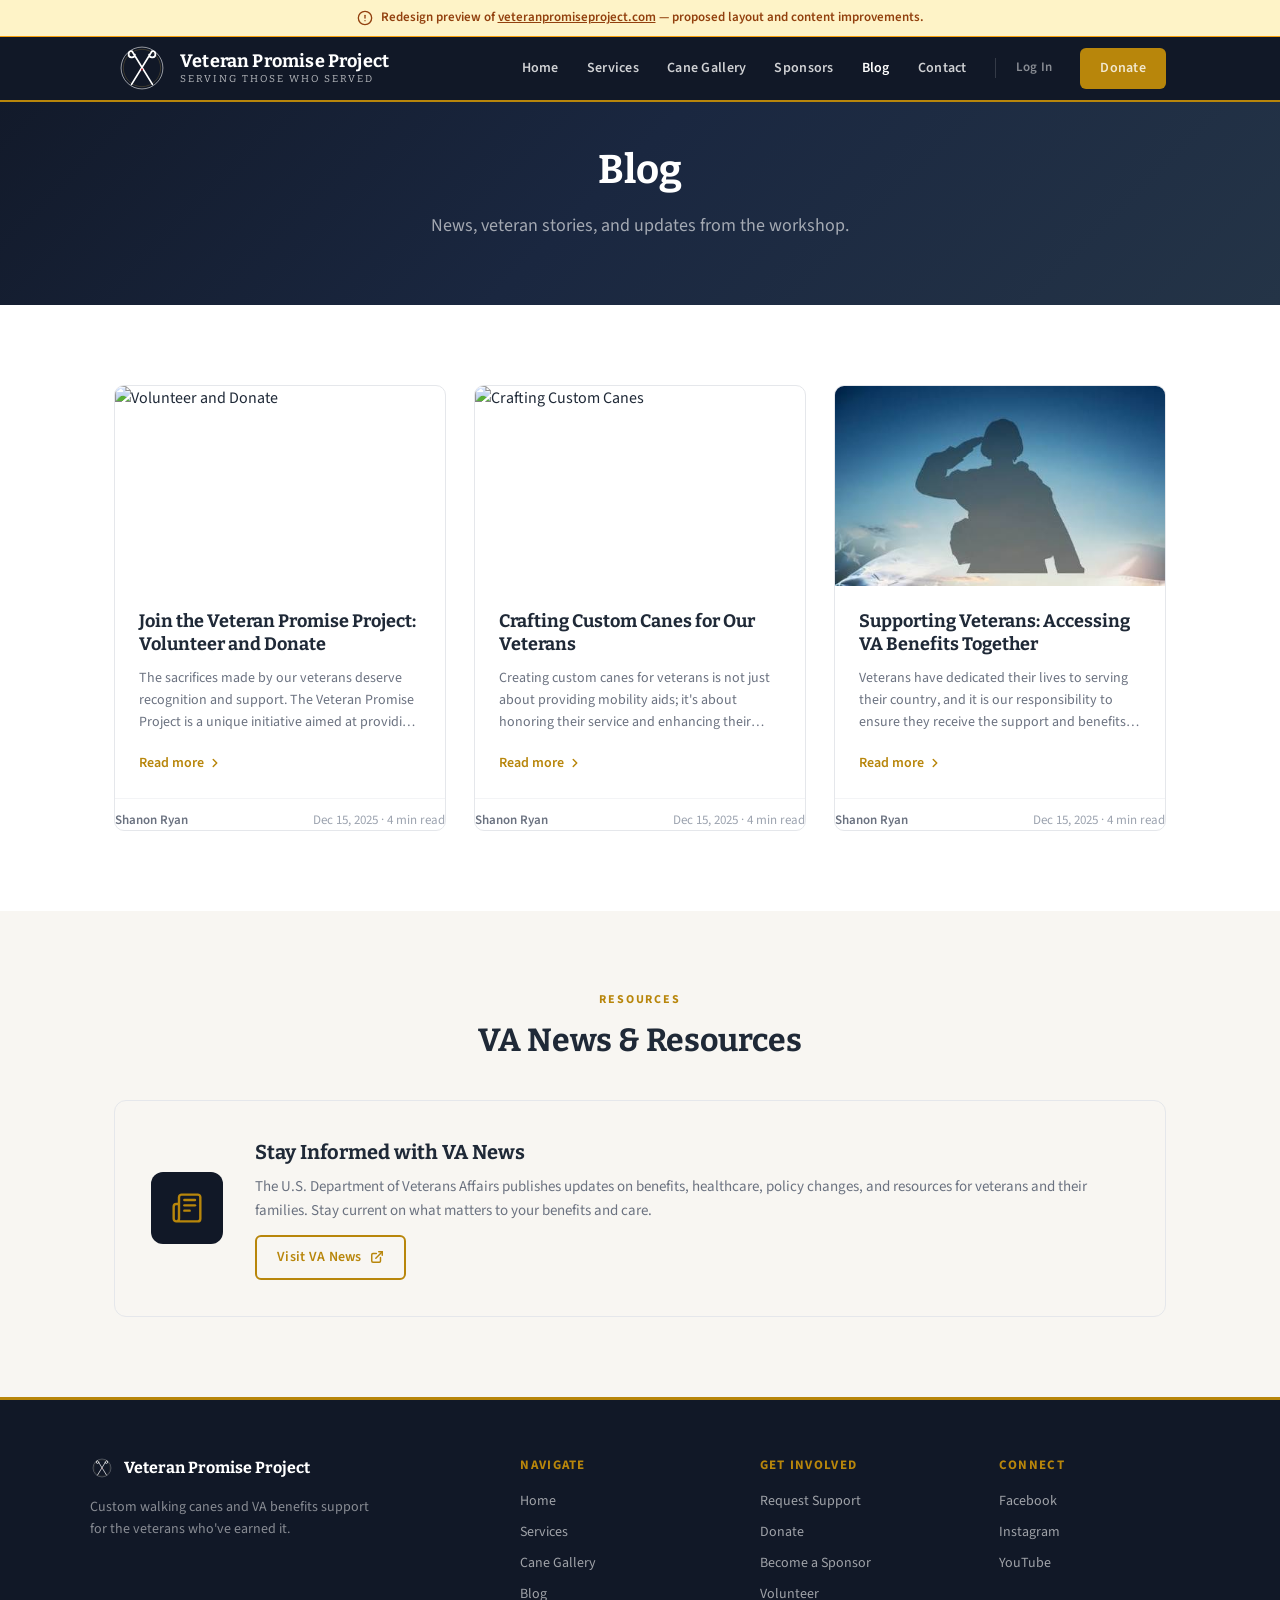
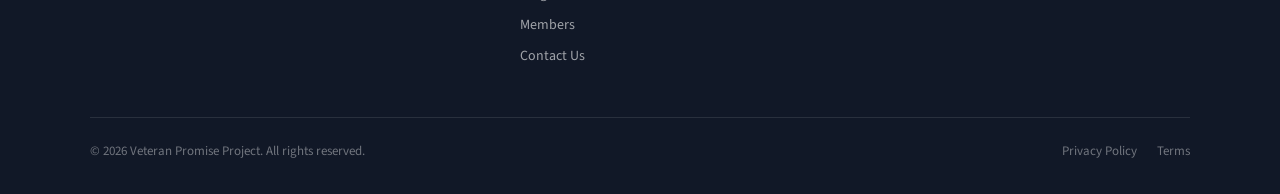
==== blog.html @ 0532e24a "Add files via upload" ====
<!DOCTYPE html>
<html lang="en">
<head>
  <meta charset="UTF-8">
  <meta name="viewport" content="width=device-width, initial-scale=1.0">
  <title>Blog | Veteran Promise Project</title>
  <meta name="description" content="News, veteran stories, and updates from the Veteran Promise Project.">
  <link rel="preconnect" href="https://fonts.googleapis.com">
  <link rel="preconnect" href="https://fonts.gstatic.com" crossorigin>
  <link href="https://fonts.googleapis.com/css2?family=Bitter:wght@400;500;700&family=Source+Sans+3:wght@400;600;700&display=swap" rel="stylesheet">
  <link rel="stylesheet" href="styles.css">
  <style>
    .blog-grid { display: grid; grid-template-columns: repeat(3, 1fr); gap: 28px; }
    .blog-card {
      border: 1px solid #E5E7EB; border-radius: 10px; overflow: hidden;
      transition: box-shadow 0.2s, transform 0.2s; background: #fff;
    }
    .blog-card:hover { box-shadow: 0 4px 20px rgba(0,0,0,0.08); transform: translateY(-3px); }
    .blog-card-img { width: 100%; height: 200px; object-fit: cover; display: block; }
    .blog-card-body { padding: 24px; }
    .blog-card-body h3 {
      font-family: 'Bitter', serif; font-size: 18px; font-weight: 700;
      color: #1F2937; margin-bottom: 10px; line-height: 1.3;
    }
    .blog-card-body p {
      font-size: 14px; color: #6B7280; line-height: 1.6; margin-bottom: 16px;
      display: -webkit-box; -webkit-line-clamp: 3; -webkit-box-orient: vertical; overflow: hidden;
    }
    .blog-card-meta {
      display: flex; justify-content: space-between; align-items: center;
      font-size: 13px; color: #9CA3AF; border-top: 1px solid #F3F4F6; padding-top: 12px;
    }
    .blog-card-author { font-weight: 600; color: #6B7280; }
    .blog-read-link {
      font-size: 14px; font-weight: 600; color: #B8860B; display: inline-flex;
      align-items: center; gap: 4px; transition: gap 0.2s;
    }
    .blog-card:hover .blog-read-link { gap: 8px; }
    .va-news-section {
      background: var(--warm-bg); border: 1px solid #E5E7EB; border-radius: 12px;
      padding: 36px; display: flex; gap: 32px; align-items: center;
    }
    .va-news-icon {
      flex: 0 0 72px; width: 72px; height: 72px; border-radius: 12px;
      background: var(--navy); display: flex; align-items: center; justify-content: center;
    }
    .va-news-text { flex: 1; }
    .va-news-text h3 { font-family: 'Bitter', serif; font-size: 20px; font-weight: 700; margin-bottom: 8px; }
    .va-news-text p { font-size: 15px; color: #6B7280; line-height: 1.6; margin-bottom: 12px; }
    @media (max-width: 768px) {
      .blog-grid { grid-template-columns: 1fr; }
      .va-news-section { flex-direction: column; text-align: center; }
    }
  </style>
</head>
<body>
  <div class="mockup-banner">
    <svg width="16" height="16" viewBox="0 0 24 24" fill="none" stroke="currentColor" stroke-width="2" stroke-linecap="round" stroke-linejoin="round" style="flex-shrink:0;"><circle cx="12" cy="12" r="10"/><line x1="12" y1="8" x2="12" y2="12"/><line x1="12" y1="16" x2="12.01" y2="16"/></svg>
    <span>Redesign preview of <a href="https://www.veteranpromiseproject.com/" style="color:#92400E;text-decoration:underline;">veteranpromiseproject.com</a> — proposed layout and content improvements.</span>
  </div>

  <nav class="navbar"><div class="navbar-inner">
    <a href="index.html" class="navbar-brand"><svg width="56" height="56" viewBox="0 0 300 300" xmlns="http://www.w3.org/2000/svg"><g transform="translate(150,150)"><circle r="112" fill="none" stroke="#FFFFFF" stroke-width="3"/><circle r="100" fill="none" stroke="#C9A84C" stroke-width="1.25"/><path d="M -38,-72 A 17,17 0 1 1 -54,-91 L 56,88" fill="none" stroke="#FFFFFF" stroke-width="9" stroke-linecap="round" stroke-linejoin="round"/><path d="M 38,-72 A 17,17 0 1 0 54,-91 L -56,88" fill="none" stroke="#FFFFFF" stroke-width="9" stroke-linecap="round" stroke-linejoin="round"/><circle cx="0" cy="8" r="5.5" fill="#B22234"/></g></svg><span style="display:flex;flex-direction:column;line-height:1.2;"><strong>Veteran Promise Project</strong><small style="font-size:10px;letter-spacing:2px;opacity:0.7;font-weight:400;">SERVING THOSE WHO SERVED</small></span></a>
    <div class="navbar-links"><a href="index.html">Home</a><a href="services.html">Services</a><a href="cane-gallery.html">Cane Gallery</a><a href="sponsors.html">Sponsors</a><a href="blog.html" class="nav-active">Blog</a><a href="contact.html">Contact</a><a href="members.html" class="nav-members-link">Log In</a><a href="https://www.gofundme.com/f/help-shanon-ryan-craft-quality-canes-for-veterans" target="_blank" class="btn btn-primary btn-sm">Donate</a></div>
    <button class="mobile-toggle" onclick="toggleMenu()" aria-label="Menu"><svg id="menu-icon" width="24" height="24" viewBox="0 0 24 24" fill="none" stroke="#fff" stroke-width="2" stroke-linecap="round"><line x1="3" y1="6" x2="21" y2="6"/><line x1="3" y1="12" x2="21" y2="12"/><line x1="3" y1="18" x2="21" y2="18"/></svg><svg id="close-icon" width="24" height="24" viewBox="0 0 24 24" fill="none" stroke="#fff" stroke-width="2" stroke-linecap="round" style="display:none;"><line x1="18" y1="6" x2="6" y2="18"/><line x1="6" y1="6" x2="18" y2="18"/></svg></button>
  </div>
  <div class="mobile-menu" id="mobile-menu"><a href="index.html">Home</a><a href="services.html">Services</a><a href="cane-gallery.html">Cane Gallery</a><a href="sponsors.html">Sponsors</a><a href="blog.html">Blog</a><a href="contact.html">Contact</a><a href="members.html">Log In</a><a href="https://www.gofundme.com/f/help-shanon-ryan-craft-quality-canes-for-veterans" target="_blank" class="btn btn-primary" style="justify-content:center;margin-top:8px;">Donate</a></div></nav>

  <section class="page-hero">
    <div class="container"><h1>Blog</h1><p class="page-hero-sub">News, veteran stories, and updates from the workshop.</p></div>
  </section>

  <section class="section">
    <div class="container">
      <div class="blog-grid">

        <a href="post-volunteer-donate.html" class="blog-card" style="text-decoration:none;">
          <img class="blog-card-img" src="https://static.wixstatic.com/media/256398_869d34a3af9e4652b7cb19cab61d92d4~mv2.png/v1/fill/w_454,h_341,fp_0.50_0.50,q_95,enc_avif,quality_auto/256398_869d34a3af9e4652b7cb19cab61d92d4~mv2.webp" alt="Volunteer and Donate" loading="lazy">
          <div class="blog-card-body">
            <h3>Join the Veteran Promise Project: Volunteer and Donate</h3>
            <p>The sacrifices made by our veterans deserve recognition and support. The Veteran Promise Project is a unique initiative aimed at providing assistance to those who have served our country. By volunteering or donating, you can make a meaningful impact in the lives of veterans and their families.</p>
            <span class="blog-read-link">Read more <svg width="14" height="14" viewBox="0 0 24 24" fill="none" stroke="currentColor" stroke-width="2.5" stroke-linecap="round" stroke-linejoin="round"><polyline points="9,6 15,12 9,18"/></svg></span>
          </div>
          <div class="blog-card-meta"><span class="blog-card-author">Shanon Ryan</span><span>Dec 15, 2025 · 4 min read</span></div>
        </a>

        <a href="post-crafting-canes.html" class="blog-card" style="text-decoration:none;">
          <img class="blog-card-img" src="https://static.wixstatic.com/media/256398_56042a5de2cd4019a6782ce08e8adb29~mv2.png/v1/fill/w_454,h_341,fp_0.50_0.50,q_95,enc_avif,quality_auto/256398_56042a5de2cd4019a6782ce08e8adb29~mv2.webp" alt="Crafting Custom Canes" loading="lazy">
          <div class="blog-card-body">
            <h3>Crafting Custom Canes for Our Veterans</h3>
            <p>Creating custom canes for veterans is not just about providing mobility aids; it's about honoring their service and enhancing their quality of life. The canes we craft and donate are all designed to honor their service as a way of saying "thank you" in a more tangible way.</p>
            <span class="blog-read-link">Read more <svg width="14" height="14" viewBox="0 0 24 24" fill="none" stroke="currentColor" stroke-width="2.5" stroke-linecap="round" stroke-linejoin="round"><polyline points="9,6 15,12 9,18"/></svg></span>
          </div>
          <div class="blog-card-meta"><span class="blog-card-author">Shanon Ryan</span><span>Dec 15, 2025 · 4 min read</span></div>
        </a>

        <a href="post-va-benefits.html" class="blog-card" style="text-decoration:none;">
          <img class="blog-card-img" src="images/soldier-salute.png" alt="VA Benefits Support" loading="lazy" style="object-position:top;">
          <div class="blog-card-body">
            <h3>Supporting Veterans: Accessing VA Benefits Together</h3>
            <p>Veterans have dedicated their lives to serving their country, and it is our responsibility to ensure they receive the support and benefits they deserve. Navigating the complex landscape of VA benefits can be overwhelming for many veterans and their families.</p>
            <span class="blog-read-link">Read more <svg width="14" height="14" viewBox="0 0 24 24" fill="none" stroke="currentColor" stroke-width="2.5" stroke-linecap="round" stroke-linejoin="round"><polyline points="9,6 15,12 9,18"/></svg></span>
          </div>
          <div class="blog-card-meta"><span class="blog-card-author">Shanon Ryan</span><span>Dec 15, 2025 · 4 min read</span></div>
        </a>

      </div>
    </div>
  </section>

  <!-- VA NEWS -->
  <section class="section" style="background:var(--warm-bg);">
    <div class="container">
      <div class="text-center" style="margin-bottom:40px;">
        <div class="section-label">Resources</div>
        <h2 class="section-title">VA News &amp; Resources</h2>
      </div>
      <div class="va-news-section">
        <div class="va-news-icon">
          <svg width="32" height="32" viewBox="0 0 24 24" fill="none" stroke="#B8860B" stroke-width="1.8" stroke-linecap="round" stroke-linejoin="round"><path d="M4 22h16a2 2 0 0 0 2-2V4a2 2 0 0 0-2-2H8a2 2 0 0 0-2 2v16a2 2 0 0 1-2 2zm0 0a2 2 0 0 1-2-2v-9c0-1.1.9-2 2-2h2"/><line x1="10" y1="6" x2="18" y2="6"/><line x1="10" y1="10" x2="18" y2="10"/><line x1="10" y1="14" x2="14" y2="14"/></svg>
        </div>
        <div class="va-news-text">
          <h3>Stay Informed with VA News</h3>
          <p>The U.S. Department of Veterans Affairs publishes updates on benefits, healthcare, policy changes, and resources for veterans and their families. Stay current on what matters to your benefits and care.</p>
          <a href="https://news.va.gov/" target="_blank" class="btn btn-outline btn-sm">
            Visit VA News
            <svg width="14" height="14" viewBox="0 0 24 24" fill="none" stroke="currentColor" stroke-width="2.5" stroke-linecap="round" stroke-linejoin="round"><path d="M18 13v6a2 2 0 0 1-2 2H5a2 2 0 0 1-2-2V8a2 2 0 0 1 2-2h6"/><polyline points="15,3 21,3 21,9"/><line x1="10" y1="14" x2="21" y2="3"/></svg>
          </a>
        </div>
      </div>
    </div>
  </section>

  <footer class="site-footer">
    <div class="footer-grid">
      <div><div class="footer-brand"><svg width="24" height="24" viewBox="0 0 300 300" xmlns="http://www.w3.org/2000/svg"><g transform="translate(150,150)"><circle r="112" fill="none" stroke="#FFFFFF" stroke-width="3"/><circle r="100" fill="none" stroke="#C9A84C" stroke-width="1.25"/><path d="M -38,-72 A 17,17 0 1 1 -54,-91 L 56,88" fill="none" stroke="#FFFFFF" stroke-width="9" stroke-linecap="round" stroke-linejoin="round"/><path d="M 38,-72 A 17,17 0 1 0 54,-91 L -56,88" fill="none" stroke="#FFFFFF" stroke-width="9" stroke-linecap="round" stroke-linejoin="round"/><circle cx="0" cy="8" r="5.5" fill="#B22234"/></g></svg><span>Veteran Promise Project</span></div><p class="footer-about">Custom walking canes and VA benefits support for the veterans who've earned it.</p></div>
      <div class="footer-links"><div class="footer-heading">Navigate</div><a href="index.html">Home</a><a href="services.html">Services</a><a href="cane-gallery.html">Cane Gallery</a><a href="blog.html">Blog</a><a href="members.html">Members</a><a href="contact.html">Contact Us</a></div>
      <div class="footer-links"><div class="footer-heading">Get Involved</div><a href="request.html">Request Support</a><a href="https://www.gofundme.com/f/help-shanon-ryan-craft-quality-canes-for-veterans" target="_blank">Donate</a><a href="contact.html">Become a Sponsor</a><a href="contact.html">Volunteer</a></div>
      <div class="footer-links"><div class="footer-heading">Connect</div><a href="#">Facebook</a><a href="#">Instagram</a><a href="#">YouTube</a></div>
    </div>
    <div class="footer-bottom"><div class="footer-copy">&copy; 2026 Veteran Promise Project. All rights reserved.</div><div class="footer-legal"><a href="#">Privacy Policy</a><a href="#">Terms</a></div></div>
  </footer>
  <script>function toggleMenu(){const m=document.getElementById('mobile-menu'),a=document.getElementById('menu-icon'),b=document.getElementById('close-icon'),o=m.classList.toggle('open');a.style.display=o?'none':'block';b.style.display=o?'block':'none';}document.querySelectorAll('.mobile-menu a').forEach(l=>l.addEventListener('click',()=>{document.getElementById('mobile-menu').classList.remove('open');document.getElementById('menu-icon').style.display='block';document.getElementById('close-icon').style.display='none';}));</script>
</body>
</html>
---- styles.css ----
:root {
      --brass: #B8860B;
      --brass-light: #D4A833;
      --navy: #111827;
      --warm-bg: #F8F6F2;
      --dark-text: #1F2937;
      --muted: #6B7280;
      --border: #E5E7EB;
    }

    *, *::before, *::after { box-sizing: border-box; margin: 0; padding: 0; }

    body {
      font-family: 'Source Sans 3', -apple-system, BlinkMacSystemFont, sans-serif;
      color: var(--dark-text);
      line-height: 1.5;
      -webkit-font-smoothing: antialiased;
    }

    a { text-decoration: none; color: inherit; }
    img { max-width: 100%; display: block; }

    h1, h2, h3, h4 { font-family: 'Bitter', serif; }

    /* ---- UTILITY ---- */
    .container { max-width: 1100px; margin: 0 auto; padding: 0 24px; }
    .section { padding: 80px 24px; }
    .section-label {
      font-size: 12px; font-weight: 700; letter-spacing: 0.15em;
      text-transform: uppercase; color: var(--brass); margin-bottom: 12px;
    }
    .section-title {
      font-size: 32px; font-weight: 700; line-height: 1.2; margin-bottom: 16px;
    }
    .section-desc {
      color: var(--muted); font-size: 17px; max-width: 540px;
      margin: 0 auto; line-height: 1.6;
    }
    .text-center { text-align: center; }

    /* ---- BUTTONS ---- */
    .btn {
      display: inline-flex; align-items: center; gap: 8px;
      padding: 14px 28px; border-radius: 6px; font-weight: 600;
      font-size: 15px; letter-spacing: 0.02em; border: none;
      cursor: pointer; transition: all 0.2s ease;
      font-family: 'Source Sans 3', sans-serif;
    }
    .btn-primary { background: var(--brass); color: #fff; }
    .btn-primary:hover { background: #9A7209; }
    .btn-secondary {
      background: transparent; color: #fff;
      border: 2px solid rgba(255,255,255,0.4);
    }
    .btn-secondary:hover { border-color: rgba(255,255,255,0.8); }
    .btn-outline {
      background: transparent; color: var(--brass);
      border: 2px solid var(--brass);
    }
    .btn-outline:hover { background: rgba(184,134,11,0.08); }
    .btn-dark { background: var(--navy); color: #fff; }
    .btn-dark:hover { background: #1f2e45; }
    .btn-sm { padding: 10px 20px; font-size: 14px; }

    .chevron-icon {
      width: 18px; height: 18px; display: inline-block; vertical-align: middle;
    }

    /* ---- MOCKUP BANNER ---- */
    .mockup-banner {
      position: fixed; top: 0; left: 0; right: 0; z-index: 200;
      background: #FEF3C7; border-bottom: 1px solid #F59E0B;
      padding: 8px 24px; display: flex; align-items: center;
      justify-content: center; gap: 8px;
      font-size: 13px; font-weight: 600; color: #92400E;
      font-family: 'Source Sans 3', sans-serif;
    }

    /* ---- NAV ---- */
    .navbar {
      position: fixed; top: 36px; left: 0; right: 0; z-index: 100;
      background: var(--navy); border-bottom: 2px solid var(--brass);
    }
    .navbar-inner {
      max-width: 1100px; margin: 0 auto; padding: 0 24px;
      display: flex; align-items: center; justify-content: space-between; height: 64px;
    }
    .navbar-brand {
      display: flex; align-items: center; gap: 10px; color: #fff;
    }
    .navbar-brand span {
      font-family: 'Bitter', serif; font-weight: 700; font-size: 18px;
      letter-spacing: 0.01em;
    }
    .navbar-links {
      display: flex; align-items: center; gap: 28px;
    }
    .navbar-links a {
      color: rgba(255,255,255,0.8); font-size: 14px; font-weight: 600;
      letter-spacing: 0.02em; transition: color 0.2s;
    }
    .navbar-links a:hover { color: #fff; }
    .nav-members-link {
      color: rgba(255,255,255,0.5) !important; font-size: 13px !important;
      border-left: 1px solid rgba(255,255,255,0.15); padding-left: 20px !important;
    }
    .nav-members-link:hover { color: rgba(255,255,255,0.9) !important; }
    .mobile-toggle {
      display: none; align-items: center; justify-content: center;
      background: none; border: none; cursor: pointer; padding: 4px;
    }
    .mobile-menu {
      display: none; background: var(--navy); padding: 16px 24px 24px;
      border-top: 1px solid rgba(255,255,255,0.1);
      flex-direction: column; gap: 16px;
    }
    .mobile-menu.open { display: flex; }
    .mobile-menu a {
      color: rgba(255,255,255,0.8); font-size: 16px; font-weight: 600;
    }

    /* ---- HERO ---- */
    .hero {
      background: linear-gradient(135deg, var(--navy) 0%, #1a2740 50%, #243447 100%);
      padding: 176px 24px 100px; position: relative; overflow: hidden;
    }
    .hero-texture {
      position: absolute; inset: 0; opacity: 0.04;
      background-image: repeating-linear-gradient(
        45deg, transparent, transparent 2px,
        rgba(255,255,255,0.5) 2px, rgba(255,255,255,0.5) 4px
      );
    }
    .hero-content { position: relative; z-index: 1; max-width: 680px; }
    .hero-badge {
      display: inline-flex; align-items: center; gap: 8px;
      background: rgba(184,134,11,0.15); border: 1px solid rgba(184,134,11,0.3);
      border-radius: 20px; padding: 6px 16px; margin-bottom: 28px;
    }
    .hero-badge-dot {
      width: 8px; height: 8px; border-radius: 50%; background: var(--brass);
    }
    .hero-badge span {
      color: var(--brass-light); font-size: 13px; font-weight: 600;
      letter-spacing: 0.05em; text-transform: uppercase;
    }
    .hero h1 {
      font-size: 48px; font-weight: 700; color: #fff; line-height: 1.15;
      margin-bottom: 20px;
    }
    .hero p {
      font-size: 19px; color: rgba(255,255,255,0.7); line-height: 1.6;
      margin-bottom: 36px; max-width: 560px;
    }
    .hero-buttons { display: flex; gap: 16px; flex-wrap: wrap; }

    /* ---- IMPACT COUNTER ---- */
    .impact-strip {
      background: #fff; border-bottom: 1px solid var(--border);
    }
    .impact-grid {
      display: flex; justify-content: center;
    }
    .impact-stat {
      flex: 1; text-align: center; padding: 32px 20px;
      border-right: 1px solid var(--border);
    }
    .impact-stat:last-child { border-right: none; }
    .impact-value {
      font-family: 'Bitter', serif; font-size: 26px; font-weight: 700;
      color: var(--brass); margin-bottom: 4px;
    }
    .impact-label {
      font-size: 13px; color: var(--muted); font-weight: 600;
      letter-spacing: 0.02em;
    }
    .impact-strip-va {
      background: var(--navy); border-bottom: 1px solid rgba(184,134,11,0.3);
    }
    .impact-strip-va .impact-value { color: #fff; }
    .impact-strip-va .impact-label { color: rgba(255,255,255,0.7); }
    .impact-strip-va .impact-stat { border-right-color: rgba(255,255,255,0.15); }

    /* ---- HOW IT WORKS ---- */
    .steps-grid { display: flex; gap: 40; justify-content: center; align-items: flex-start; }
    .step-card {
      flex: 1; text-align: center; padding: 36px 24px;
      background: #fff; border-radius: 10px;
      box-shadow: 0 1px 4px rgba(0,0,0,0.06); position: relative;
    }
    .step-number {
      position: absolute; top: -14px; left: 50%; transform: translateX(-50%);
      background: var(--navy); color: var(--brass); width: 28px; height: 28px;
      border-radius: 50%; display: flex; align-items: center; justify-content: center;
      font-size: 13px; font-weight: 700; font-family: 'Bitter', serif;
    }
    .step-icon {
      width: 56px; height: 56px; border-radius: 50%;
      background: rgba(184,134,11,0.1);
      display: flex; align-items: center; justify-content: center;
      margin: 12px auto 20px;
    }
    .step-card h3 { font-size: 18px; font-weight: 700; margin-bottom: 10px; }
    .step-card p { font-size: 15px; color: var(--muted); line-height: 1.6; }

    /* ---- SERVICES ---- */
    .services-grid { display: grid; grid-template-columns: 1fr 1fr; gap: 32px; }
    .service-card {
      border: 1px solid var(--border); border-radius: 10px; overflow: hidden;
      transition: box-shadow 0.2s;
    }
    .service-card:hover { box-shadow: 0 4px 20px rgba(0,0,0,0.08); }
    .service-visual {
      height: 260px; display: flex; align-items: center; justify-content: center;
    }
    .service-visual--cane {
      background: linear-gradient(135deg, #3D2B1F, #5C3A21, #7B4F2E);
    }
    .service-visual--va {
      background: linear-gradient(135deg, #1a2740, #243447, #2d4a5e);
    }
    .service-body { padding: 28px; }
    .service-body h3 { font-size: 22px; font-weight: 700; margin-bottom: 10px; }
    .service-body p {
      font-size: 15px; color: var(--muted); line-height: 1.6; margin-bottom: 20px;
    }

    /* ---- GALLERY ---- */
    .gallery-grid { display: grid; grid-template-columns: repeat(3, 1fr); gap: 24px; }
    .cane-card {
      background: #fff; border-radius: 8px; overflow: hidden;
      box-shadow: 0 2px 12px rgba(0,0,0,0.08); transition: transform 0.2s;
    }
    .cane-card:hover { transform: translateY(-4px); }
    .cane-visual {
      height: 280px; position: relative;
      background: linear-gradient(135deg, #3D2B1F 0%, #5C3A21 40%, #7B4F2E 100%);
      display: flex; align-items: center; justify-content: center;
    }
    .cane-visual-inner { text-align: center; color: rgba(255,255,255,0.5); }
    .cane-visual-inner svg { opacity: 0.3; }
    .cane-visual-inner span { display: block; font-size: 13px; margin-top: 8px; }
    .cane-badge {
      position: absolute; top: 12px; right: 12px;
      background: var(--brass); color: #fff; padding: 4px 12px;
      border-radius: 4px; font-size: 12px; font-weight: 700;
    }
    .cane-info { padding: 20px; }
    .cane-info h4 { font-size: 16px; font-weight: 700; margin-bottom: 6px; }
    .cane-info p { font-size: 14px; color: var(--muted); line-height: 1.5; }

    /* ---- TESTIMONIAL ---- */
    .testimonial-section { background: var(--navy); padding: 72px 24px; }
    .testimonial-inner { max-width: 700px; margin: 0 auto; text-align: center; }
    .testimonial-carousel {
      max-width: 800px; margin: 0 auto; display: flex;
      align-items: center; gap: 16px; position: relative;
    }
    .testimonial-slides { flex: 1; overflow: hidden; position: relative; min-height: 200px; }
    .testimonial-slide {
      text-align: center; opacity: 0; position: absolute; top: 0; left: 0; right: 0;
      transition: opacity 0.5s ease; pointer-events: none;
    }
    .testimonial-slide.active { opacity: 1; position: relative; pointer-events: auto; }
    .testimonial-arrow {
      background: none; border: 1px solid rgba(255,255,255,0.25); color: rgba(255,255,255,0.6);
      width: 44px; height: 44px; border-radius: 50%; cursor: pointer; flex-shrink: 0;
      display: flex; align-items: center; justify-content: center; transition: all 0.2s;
    }
    .testimonial-arrow:hover { border-color: var(--brass); color: var(--brass); }
    .testimonial-dots {
      display: flex; justify-content: center; gap: 8px; margin-top: 24px;
    }
    .testimonial-dot {
      width: 10px; height: 10px; border-radius: 50%; border: 1.5px solid rgba(255,255,255,0.4);
      background: none; cursor: pointer; padding: 0; transition: all 0.2s;
    }
    .testimonial-dot.active { background: var(--brass); border-color: var(--brass); }
    .stars { display: flex; justify-content: center; gap: 4px; margin-bottom: 24px; }
    blockquote {
      font-family: 'Bitter', serif; font-size: 16px; font-weight: 400;
      color: #fff; line-height: 1.7; margin-bottom: 24px; font-style: italic;
    }
    .testimonial-name { color: var(--brass-light); font-weight: 700; font-size: 16px; }
    .testimonial-meta {
      color: rgba(255,255,255,0.5); font-size: 14px; margin-top: 2px;
    }

    /* ---- FOUNDER ---- */
    .founder-grid {
      display: flex; gap: 56px; align-items: center;
    }
    .founder-photo {
      flex: 0 0 320px; height: 380px; border-radius: 10px;
      background: linear-gradient(135deg, #2d3a2e, #3d4a3e);
      display: flex; align-items: center; justify-content: center;
      position: relative; overflow: hidden;
    }
    .founder-photo-placeholder {
      text-align: center; color: rgba(255,255,255,0.4);
    }
    .founder-photo-placeholder span { display: block; font-size: 13px; margin-top: 12px; }
    .founder-photo-overlay {
      position: absolute; bottom: 0; left: 0; right: 0;
      background: linear-gradient(transparent, rgba(0,0,0,0.6));
      padding: 40px 20px 20px; text-align: center;
    }
    .founder-photo-overlay h4 {
      color: #fff; font-size: 16px; font-weight: 700;
    }
    .founder-photo-overlay p {
      color: rgba(255,255,255,0.7); font-size: 13px; margin-top: 2px;
    }
    .founder-text { flex: 1; }
    .founder-text p {
      font-size: 16px; color: var(--muted); line-height: 1.7; margin-bottom: 16px;
    }
    .founder-text p:last-child { margin-bottom: 0; }

    /* ---- SPONSORS ---- */
    .sponsors-grid {
      display: flex; justify-content: center; gap: 40px; flex-wrap: wrap;
    }
    .sponsor-card {
      background: #fff; border-radius: 10px; padding: 28px;
      box-shadow: 0 1px 4px rgba(0,0,0,0.06); text-align: center;
      flex: 0 1 300px;
    }
    .sponsor-avatar {
      width: 64px; height: 64px; border-radius: 50%; background: #E5E7EB;
      margin: 0 auto 16px; display: flex; align-items: center; justify-content: center;
      font-size: 24px; font-weight: 700; font-family: 'Bitter', serif; color: var(--muted);
    }
    .sponsor-card h4 { font-size: 17px; font-weight: 700; margin-bottom: 6px; }
    .sponsor-card p { font-size: 14px; color: var(--muted); line-height: 1.5; margin-bottom: 8px; }
    .sponsor-since { font-size: 12px; color: var(--brass); font-weight: 600; }

    /* ---- NEWSLETTER ---- */
    .newsletter {
      background: var(--navy); padding: 56px 24px;
    }
    .newsletter-inner {
      max-width: 700px; margin: 0 auto;
      display: flex; align-items: center; gap: 32px;
    }
    .newsletter-text { flex: 1; }
    .newsletter-text h3 {
      font-family: 'Bitter', serif; font-size: 22px; font-weight: 700;
      color: #fff; margin-bottom: 8px;
    }
    .newsletter-text p {
      font-size: 15px; color: rgba(255,255,255,0.6); line-height: 1.5;
    }
    .newsletter-form { display: flex; gap: 8px; flex: 0 0 auto; }
    .newsletter-input {
      padding: 12px 16px; border-radius: 6px;
      border: 1px solid rgba(255,255,255,0.2);
      background: rgba(255,255,255,0.08); color: #fff;
      font-size: 15px; width: 220; outline: none;
      font-family: 'Source Sans 3', sans-serif;
    }
    .newsletter-input::placeholder { color: rgba(255,255,255,0.4); }
    .newsletter-input:focus { border-color: var(--brass); }
    .btn-icon { padding: 12px 16px; }

    /* ---- CTA BANNER ---- */
    .cta-banner { padding: 64px 24px; text-align: center; }
    .brass-divider {
      display: flex; align-items: center; justify-content: center; gap: 12px;
    }
    .brass-dot { width: 8px; height: 8px; border-radius: 50%; background: var(--brass); }
    .brass-line {
      width: 80px; height: 2px;
      background: linear-gradient(90deg, var(--brass), var(--brass-light), var(--brass));
    }
    .cta-banner h2 {
      font-size: 30px; font-weight: 700; margin-top: 28px; margin-bottom: 12px;
    }
    .cta-banner p {
      color: var(--muted); font-size: 17px; max-width: 500px;
      margin: 0 auto 28px; line-height: 1.6;
    }
    .cta-buttons { display: flex; gap: 16px; justify-content: center; flex-wrap: wrap; }

    /* ---- FOOTER ---- */
    .site-footer {
      background: var(--navy); padding: 56px 24px 32px;
      border-top: 3px solid var(--brass);
    }
    .footer-grid {
      display: grid; grid-template-columns: 2fr 1fr 1fr 1fr; gap: 48px;
      max-width: 1100px; margin: 0 auto;
    }
    .footer-brand {
      display: flex; align-items: center; gap: 10px; margin-bottom: 16px;
    }
    .footer-brand span {
      font-family: 'Bitter', serif; font-weight: 700; font-size: 16px; color: #fff;
    }
    .footer-about {
      font-size: 14px; color: rgba(255,255,255,0.5); line-height: 1.6; max-width: 280px;
    }
    .footer-heading {
      color: var(--brass); font-size: 13px; font-weight: 700;
      letter-spacing: 0.1em; text-transform: uppercase; margin-bottom: 16px;
    }
    .footer-links a {
      display: block; color: rgba(255,255,255,0.6); font-size: 14px;
      margin-bottom: 10px; transition: color 0.2s;
    }
    .footer-links a:hover { color: #fff; }
    .footer-bottom {
      max-width: 1100px; margin: 40px auto 0; padding-top: 24px;
      border-top: 1px solid rgba(255,255,255,0.1);
      display: flex; justify-content: space-between; align-items: center;
      flex-wrap: wrap; gap: 12px;
    }
    .footer-copy { font-size: 13px; color: rgba(255,255,255,0.4); }
    .footer-legal { display: flex; gap: 20px; }
    .footer-legal a { font-size: 13px; color: rgba(255,255,255,0.4); }
    .footer-legal a:hover { color: rgba(255,255,255,0.7); }

    /* ---- MEMBERS ---- */
    .members-grid {
      display: flex; gap: 56px; align-items: center;
    }
    .members-text { flex: 1; }
    .members-features { display: flex; flex-direction: column; gap: 14px; }
    .members-feature {
      display: flex; align-items: flex-start; gap: 12px;
      font-size: 15px; color: var(--muted); line-height: 1.5;
    }
    .members-feature svg { flex-shrink: 0; margin-top: 2px; }
    .members-visual { flex: 0 0 340px; }
    .members-card {
      border-radius: 12px; overflow: hidden;
      box-shadow: 0 4px 24px rgba(0,0,0,0.10);
      border: 1px solid var(--border);
    }
    .members-card-header {
      background: var(--navy); padding: 16px 20px;
      display: flex; align-items: center; gap: 10px;
      color: #fff; font-weight: 700; font-size: 15px;
      font-family: 'Bitter', serif;
    }
    .members-card-body { padding: 20px; background: #fff; }
    .members-card-row {
      display: flex; justify-content: space-between; align-items: center;
      padding: 10px 0; border-bottom: 1px solid #F3F4F6;
    }
    .members-card-row:last-of-type { border-bottom: none; }
    .members-card-label { font-size: 13px; color: var(--muted); font-weight: 600; }
    .members-card-value { font-size: 14px; color: var(--dark-text); font-weight: 600; }
    .members-card-status {
      font-size: 12px; font-weight: 700; padding: 3px 10px;
      border-radius: 12px; letter-spacing: 0.02em;
    }
    .members-card-status--active {
      background: rgba(22,101,52,0.1); color: #166534;
    }
    .members-card-progress { padding-top: 16px; }
    .members-card-progress-label {
      display: flex; justify-content: space-between;
      font-size: 13px; color: var(--muted); font-weight: 600; margin-bottom: 8px;
    }
    .members-card-progress-bar {
      height: 8px; background: #E5E7EB; border-radius: 4px; overflow: hidden;
    }
    .members-card-progress-fill {
      height: 100%; border-radius: 4px;
      background: linear-gradient(90deg, var(--brass), #D4A833);
    }

    /* ---- RESPONSIVE ---- */
    @media (max-width: 768px) {
      .navbar-links { display: none !important; }
      .mobile-toggle { display: flex !important; }
      .hero h1 { font-size: 32px; }
      .mockup-banner { font-size: 11px; padding: 6px 16px; }
      .mockup-banner svg { display: none; }
      .hero { padding: 156px 24px 64px; }
      .hero p { font-size: 17px; }
      .hero-buttons { flex-direction: column; }
      .hero-buttons .btn { justify-content: center; }
      .impact-grid { flex-direction: column; }
      .impact-value { font-size: 24px; }
      .impact-stat { border-right: none; border-bottom: 1px solid var(--border); padding: 20px; }
      .impact-stat:last-child { border-bottom: none; }
      .impact-strip-va .impact-stat { border-bottom-color: rgba(255,255,255,0.15); }
      .steps-grid { flex-direction: column; }
      .services-grid { grid-template-columns: 1fr; }
      .gallery-grid { grid-template-columns: 1fr; }
      .founder-grid { flex-direction: column; }
      .founder-photo { flex: none; width: 100%; height: 280px; }
      .members-grid { flex-direction: column; }
      .members-visual { flex: none; width: 100%; }
      .newsletter-inner { flex-direction: column; text-align: center; }
      .newsletter-form { width: 100%; }
      .newsletter-input { flex: 1; }
      .footer-grid { grid-template-columns: 1fr; gap: 32px; }
      .section-title { font-size: 26px; }
      blockquote { font-size: 15px; }
      .testimonial-arrow { width: 36px; height: 36px; }
      .testimonial-arrow svg { width: 18px; height: 18px; }
    }
  
    /* ---- PAGE HERO ---- */
    .page-hero {
      background: linear-gradient(135deg, #111827 0%, #1a2740 50%, #243447 100%);
      padding: 140px 24px 64px; position: relative; text-align: center;
    }
    .page-hero h1 {
      font-family: 'Bitter', serif; font-size: 40px; font-weight: 700;
      color: #fff; margin-bottom: 12px;
    }
    .page-hero-sub {
      font-size: 18px; color: rgba(255,255,255,0.6); max-width: 560px;
      margin: 0 auto; line-height: 1.6;
    }

    /* ---- ACTIVE NAV ---- */
    .nav-active { color: #fff !important; }

    /* ---- FULL GALLERY ---- */
    .gallery-grid--full {
      display: grid; grid-template-columns: repeat(3, 1fr); gap: 24px;
    }

    /* ---- FAQ ---- */
    .faq-list { max-width: 680px; margin: 0 auto; text-align: left; }
    .faq-item {
      border: 1px solid #E5E7EB; border-radius: 8px; margin-bottom: 12px;
      overflow: hidden; transition: box-shadow 0.2s;
    }
    .faq-item[open] { box-shadow: 0 2px 8px rgba(0,0,0,0.06); }
    .faq-item summary {
      padding: 16px 20px; font-weight: 700; font-size: 16px; cursor: pointer;
      list-style: none; display: flex; justify-content: space-between; align-items: center;
      font-family: 'Bitter', serif; color: #1F2937;
    }
    .faq-item summary::-webkit-details-marker { display: none; }
    .faq-item summary::after {
      content: '+'; font-size: 20px; font-weight: 400; color: #B8860B;
      transition: transform 0.2s;
    }
    .faq-item[open] summary::after { content: '−'; }
    .faq-item p {
      padding: 0 20px 16px; font-size: 15px; color: #6B7280; line-height: 1.6; margin: 0;
    }

    /* ---- CONTACT ---- */
    .contact-grid {
      display: grid; grid-template-columns: 1.2fr 1fr; gap: 56px; align-items: start;
    }
    .form-row { display: grid; grid-template-columns: 1fr 1fr; gap: 16px; }
    .form-group { margin-bottom: 16px; }
    .form-group label {
      display: block; font-size: 13px; font-weight: 600; color: #6B7280;
      margin-bottom: 6px; text-transform: uppercase; letter-spacing: 0.05em;
    }
    .form-group input, .form-group select, .form-group textarea {
      width: 100%; padding: 12px 14px; border: 1px solid #D1D5DB; border-radius: 6px;
      font-size: 15px; font-family: 'Source Sans 3', sans-serif; color: #1F2937;
      outline: none; transition: border-color 0.2s; background: #fff;
    }
    .form-group input:focus, .form-group select:focus, .form-group textarea:focus {
      border-color: #B8860B;
    }
    .form-group textarea { resize: vertical; }
    .contact-info-area { display: flex; flex-direction: column; gap: 20px; }
    .contact-info-card {
      padding: 24px; border: 1px solid #E5E7EB; border-radius: 10px;
      transition: box-shadow 0.2s;
    }
    .contact-info-card:hover { box-shadow: 0 2px 12px rgba(0,0,0,0.06); }
    .contact-info-card h4 {
      font-family: 'Bitter', serif; font-size: 17px; font-weight: 700; margin-bottom: 6px;
    }
    .contact-info-card p {
      font-size: 14px; color: #6B7280; line-height: 1.5; margin: 0;
    }

    /* ---- RESPONSIVE ADDITIONS ---- */
    @media (max-width: 768px) {
      .page-hero { padding: 120px 24px 48px; }
      .page-hero h1 { font-size: 28px; }
      .gallery-grid--full { grid-template-columns: 1fr 1fr; }
      .contact-grid { grid-template-columns: 1fr; gap: 40px; }
      .form-row { grid-template-columns: 1fr; }
    }
    @media (max-width: 480px) {
      .gallery-grid--full { grid-template-columns: 1fr; }
    }

    /* ---- AMERICAN FLAG HERO BACKGROUND ---- */
    .hero { position: relative; }
    .hero::before {
      content: '';
      position: absolute; inset: 0; z-index: 0;
      background:
        /* Stars field - top left */
        radial-gradient(circle, rgba(255,255,255,0.12) 1px, transparent 1px),
        /* Red stripes */
        repeating-linear-gradient(
          180deg,
          rgba(191,10,48,0.10) 0px,
          rgba(191,10,48,0.10) 28px,
          transparent 28px,
          transparent 56px
        );
      background-size: 18px 18px, 100% 100%;
      background-position: 0 0, 0 0;
      animation: flagWave 8s ease-in-out infinite;
      opacity: 0.6;
    }
    .hero::after {
      content: '';
      position: absolute; inset: 0; z-index: 0;
      /* Blue canton in top-left */
      background: linear-gradient(
        135deg,
        rgba(0,40,104,0.25) 0%,
        rgba(0,40,104,0.15) 30%,
        transparent 45%
      );
    }
    .hero .container,
    .hero .hero-texture { position: relative; z-index: 1; }

    @keyframes flagWave {
      0%, 100% {
        transform: perspective(800px) rotateY(0deg) skewY(0deg);
      }
      25% {
        transform: perspective(800px) rotateY(1.5deg) skewY(0.5deg);
      }
      50% {
        transform: perspective(800px) rotateY(-1deg) skewY(-0.3deg);
      }
      75% {
        transform: perspective(800px) rotateY(0.8deg) skewY(0.2deg);
      }
    }
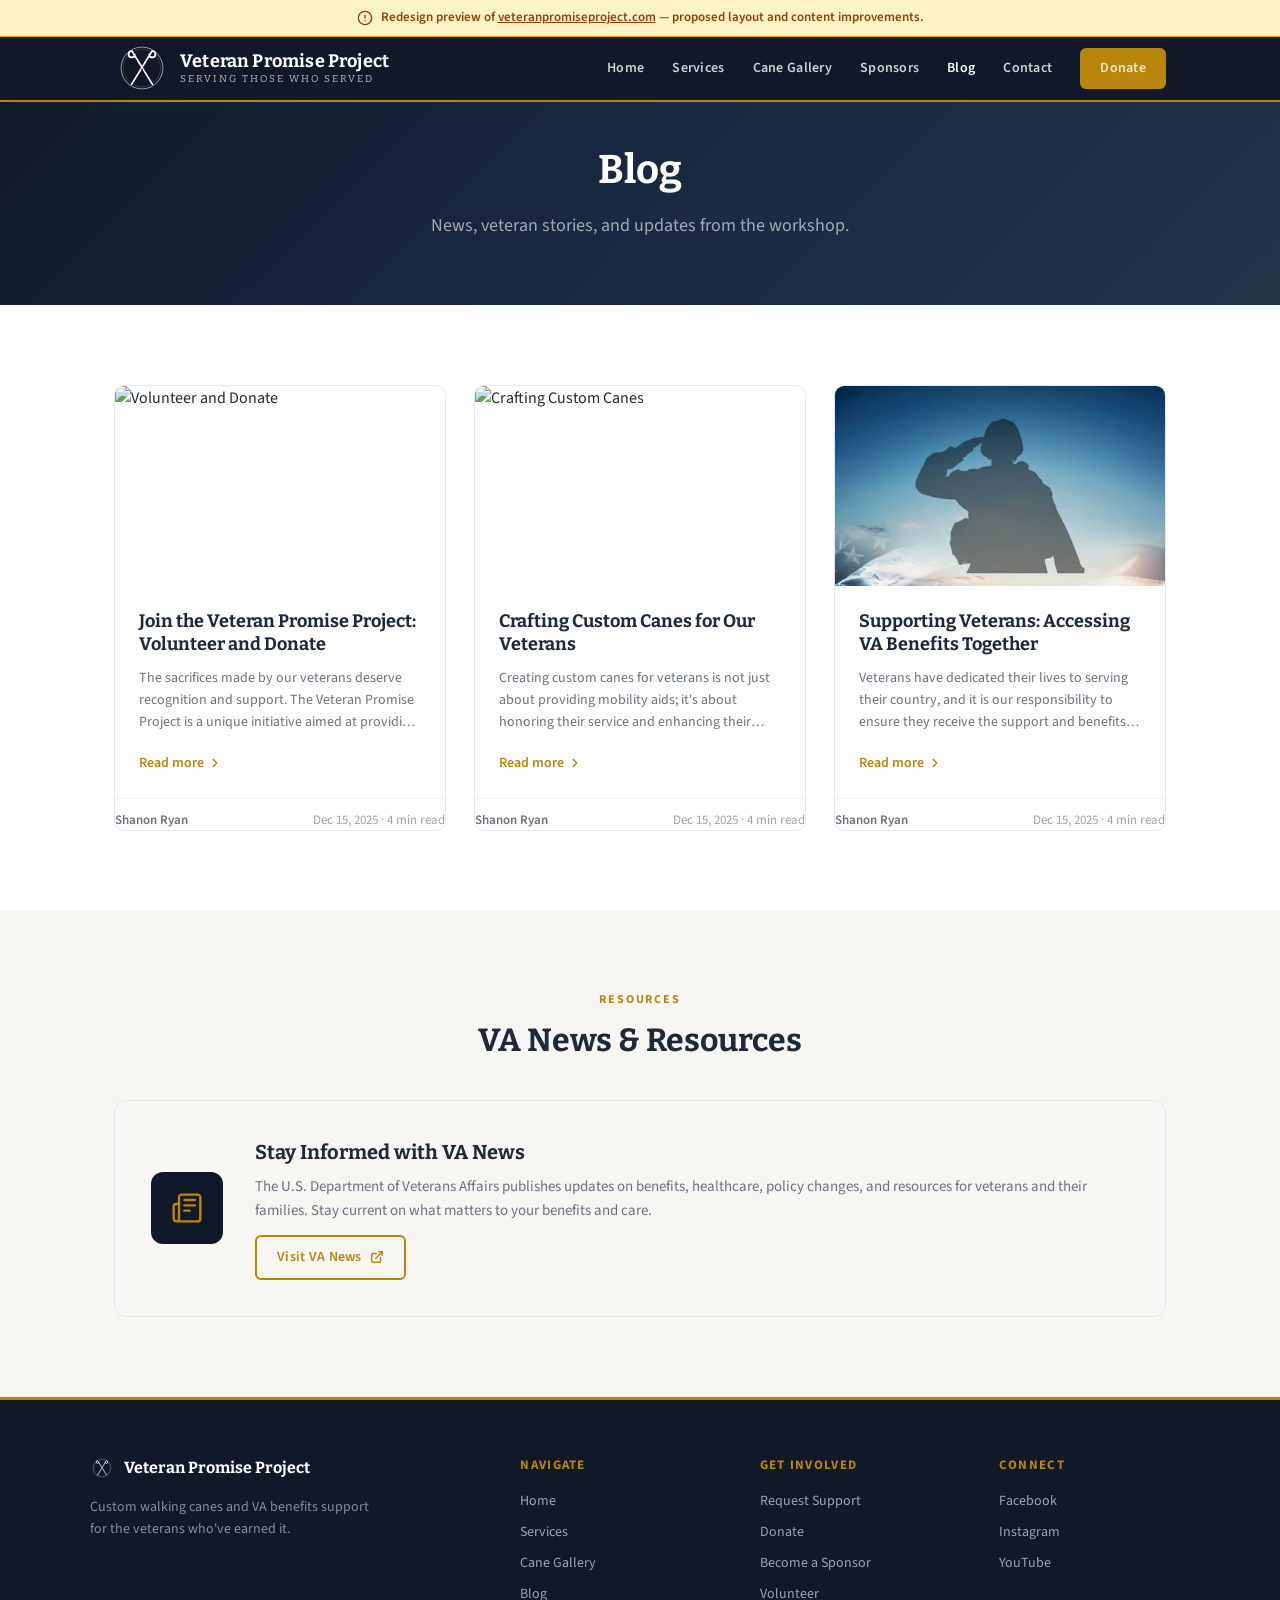
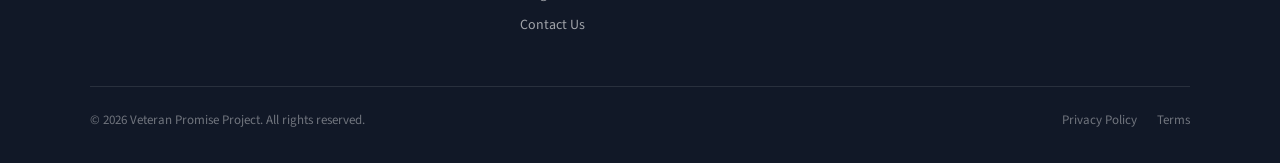
==== commit 9b2e6afe: "Add files via upload" ====
--- a/blog.html
+++ b/blog.html
@@ -61,10 +61,10 @@
 
   <nav class="navbar"><div class="navbar-inner">
     <a href="index.html" class="navbar-brand"><svg width="56" height="56" viewBox="0 0 300 300" xmlns="http://www.w3.org/2000/svg"><g transform="translate(150,150)"><circle r="112" fill="none" stroke="#FFFFFF" stroke-width="3"/><circle r="100" fill="none" stroke="#C9A84C" stroke-width="1.25"/><path d="M -38,-72 A 17,17 0 1 1 -54,-91 L 56,88" fill="none" stroke="#FFFFFF" stroke-width="9" stroke-linecap="round" stroke-linejoin="round"/><path d="M 38,-72 A 17,17 0 1 0 54,-91 L -56,88" fill="none" stroke="#FFFFFF" stroke-width="9" stroke-linecap="round" stroke-linejoin="round"/><circle cx="0" cy="8" r="5.5" fill="#B22234"/></g></svg><span style="display:flex;flex-direction:column;line-height:1.2;"><strong>Veteran Promise Project</strong><small style="font-size:10px;letter-spacing:2px;opacity:0.7;font-weight:400;">SERVING THOSE WHO SERVED</small></span></a>
-    <div class="navbar-links"><a href="index.html">Home</a><a href="services.html">Services</a><a href="cane-gallery.html">Cane Gallery</a><a href="sponsors.html">Sponsors</a><a href="blog.html" class="nav-active">Blog</a><a href="contact.html">Contact</a><a href="members.html" class="nav-members-link">Log In</a><a href="https://www.gofundme.com/f/help-shanon-ryan-craft-quality-canes-for-veterans" target="_blank" class="btn btn-primary btn-sm">Donate</a></div>
+    <div class="navbar-links"><a href="index.html">Home</a><a href="services.html">Services</a><a href="cane-gallery.html">Cane Gallery</a><a href="sponsors.html">Sponsors</a><a href="blog.html" class="nav-active">Blog</a><a href="contact.html">Contact</a><a href="https://www.gofundme.com/f/help-shanon-ryan-craft-quality-canes-for-veterans" target="_blank" class="btn btn-primary btn-sm">Donate</a></div>
     <button class="mobile-toggle" onclick="toggleMenu()" aria-label="Menu"><svg id="menu-icon" width="24" height="24" viewBox="0 0 24 24" fill="none" stroke="#fff" stroke-width="2" stroke-linecap="round"><line x1="3" y1="6" x2="21" y2="6"/><line x1="3" y1="12" x2="21" y2="12"/><line x1="3" y1="18" x2="21" y2="18"/></svg><svg id="close-icon" width="24" height="24" viewBox="0 0 24 24" fill="none" stroke="#fff" stroke-width="2" stroke-linecap="round" style="display:none;"><line x1="18" y1="6" x2="6" y2="18"/><line x1="6" y1="6" x2="18" y2="18"/></svg></button>
   </div>
-  <div class="mobile-menu" id="mobile-menu"><a href="index.html">Home</a><a href="services.html">Services</a><a href="cane-gallery.html">Cane Gallery</a><a href="sponsors.html">Sponsors</a><a href="blog.html">Blog</a><a href="contact.html">Contact</a><a href="members.html">Log In</a><a href="https://www.gofundme.com/f/help-shanon-ryan-craft-quality-canes-for-veterans" target="_blank" class="btn btn-primary" style="justify-content:center;margin-top:8px;">Donate</a></div></nav>
+  <div class="mobile-menu" id="mobile-menu"><a href="index.html">Home</a><a href="services.html">Services</a><a href="cane-gallery.html">Cane Gallery</a><a href="sponsors.html">Sponsors</a><a href="blog.html">Blog</a><a href="contact.html">Contact</a><a href="https://www.gofundme.com/f/help-shanon-ryan-craft-quality-canes-for-veterans" target="_blank" class="btn btn-primary" style="justify-content:center;margin-top:8px;">Donate</a></div></nav>
 
   <section class="page-hero">
     <div class="container"><h1>Blog</h1><p class="page-hero-sub">News, veteran stories, and updates from the workshop.</p></div>
@@ -134,7 +134,7 @@
   <footer class="site-footer">
     <div class="footer-grid">
       <div><div class="footer-brand"><svg width="24" height="24" viewBox="0 0 300 300" xmlns="http://www.w3.org/2000/svg"><g transform="translate(150,150)"><circle r="112" fill="none" stroke="#FFFFFF" stroke-width="3"/><circle r="100" fill="none" stroke="#C9A84C" stroke-width="1.25"/><path d="M -38,-72 A 17,17 0 1 1 -54,-91 L 56,88" fill="none" stroke="#FFFFFF" stroke-width="9" stroke-linecap="round" stroke-linejoin="round"/><path d="M 38,-72 A 17,17 0 1 0 54,-91 L -56,88" fill="none" stroke="#FFFFFF" stroke-width="9" stroke-linecap="round" stroke-linejoin="round"/><circle cx="0" cy="8" r="5.5" fill="#B22234"/></g></svg><span>Veteran Promise Project</span></div><p class="footer-about">Custom walking canes and VA benefits support for the veterans who've earned it.</p></div>
-      <div class="footer-links"><div class="footer-heading">Navigate</div><a href="index.html">Home</a><a href="services.html">Services</a><a href="cane-gallery.html">Cane Gallery</a><a href="blog.html">Blog</a><a href="members.html">Members</a><a href="contact.html">Contact Us</a></div>
+      <div class="footer-links"><div class="footer-heading">Navigate</div><a href="index.html">Home</a><a href="services.html">Services</a><a href="cane-gallery.html">Cane Gallery</a><a href="blog.html">Blog</a><a href="contact.html">Contact Us</a></div>
       <div class="footer-links"><div class="footer-heading">Get Involved</div><a href="request.html">Request Support</a><a href="https://www.gofundme.com/f/help-shanon-ryan-craft-quality-canes-for-veterans" target="_blank">Donate</a><a href="contact.html">Become a Sponsor</a><a href="contact.html">Volunteer</a></div>
       <div class="footer-links"><div class="footer-heading">Connect</div><a href="#">Facebook</a><a href="#">Instagram</a><a href="#">YouTube</a></div>
     </div>
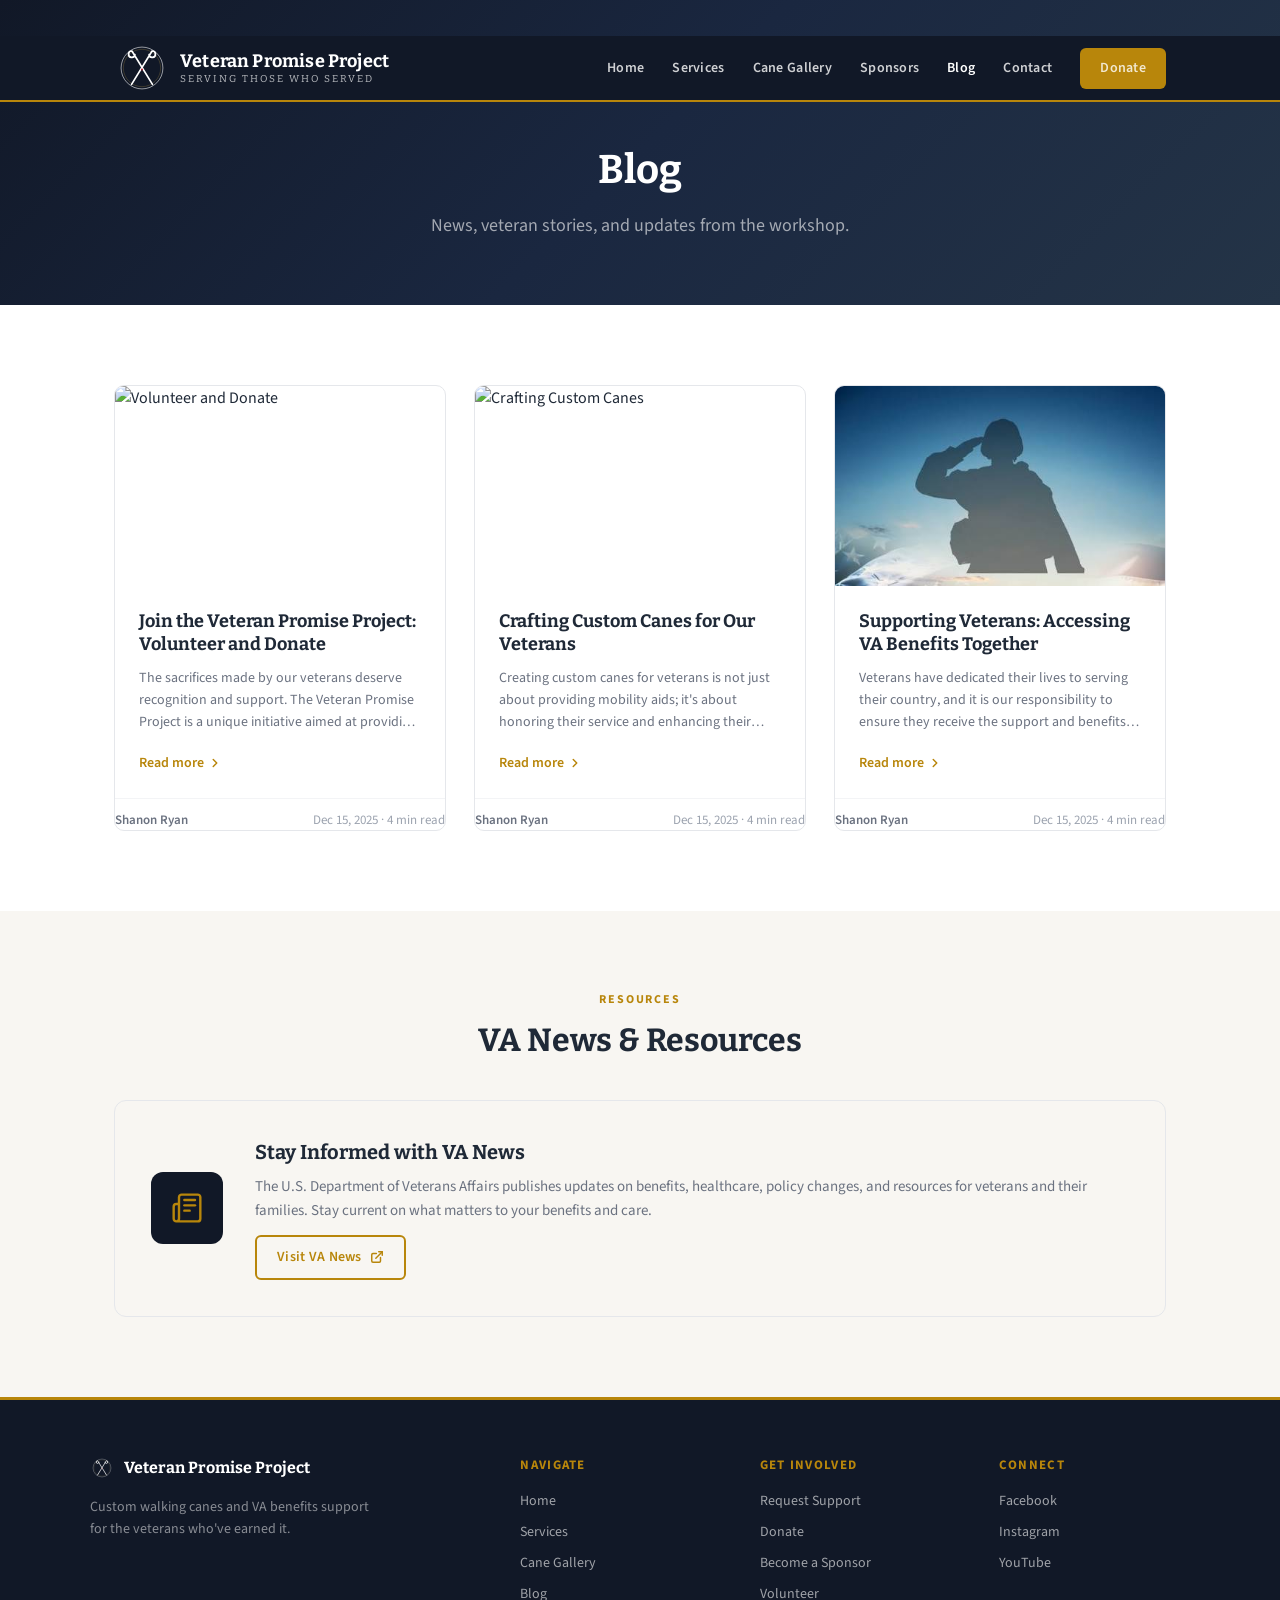
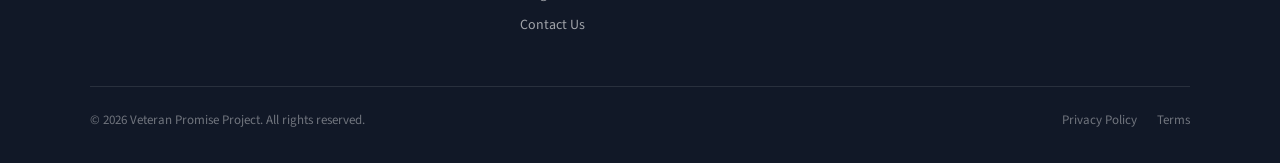
==== commit b757b942: "Add files via upload" ====
--- a/blog.html
+++ b/blog.html
@@ -54,10 +54,6 @@
   </style>
 </head>
 <body>
-  <div class="mockup-banner">
-    <svg width="16" height="16" viewBox="0 0 24 24" fill="none" stroke="currentColor" stroke-width="2" stroke-linecap="round" stroke-linejoin="round" style="flex-shrink:0;"><circle cx="12" cy="12" r="10"/><line x1="12" y1="8" x2="12" y2="12"/><line x1="12" y1="16" x2="12.01" y2="16"/></svg>
-    <span>Redesign preview of <a href="https://www.veteranpromiseproject.com/" style="color:#92400E;text-decoration:underline;">veteranpromiseproject.com</a> — proposed layout and content improvements.</span>
-  </div>
 
   <nav class="navbar"><div class="navbar-inner">
     <a href="index.html" class="navbar-brand"><svg width="56" height="56" viewBox="0 0 300 300" xmlns="http://www.w3.org/2000/svg"><g transform="translate(150,150)"><circle r="112" fill="none" stroke="#FFFFFF" stroke-width="3"/><circle r="100" fill="none" stroke="#C9A84C" stroke-width="1.25"/><path d="M -38,-72 A 17,17 0 1 1 -54,-91 L 56,88" fill="none" stroke="#FFFFFF" stroke-width="9" stroke-linecap="round" stroke-linejoin="round"/><path d="M 38,-72 A 17,17 0 1 0 54,-91 L -56,88" fill="none" stroke="#FFFFFF" stroke-width="9" stroke-linecap="round" stroke-linejoin="round"/><circle cx="0" cy="8" r="5.5" fill="#B22234"/></g></svg><span style="display:flex;flex-direction:column;line-height:1.2;"><strong>Veteran Promise Project</strong><small style="font-size:10px;letter-spacing:2px;opacity:0.7;font-weight:400;">SERVING THOSE WHO SERVED</small></span></a>
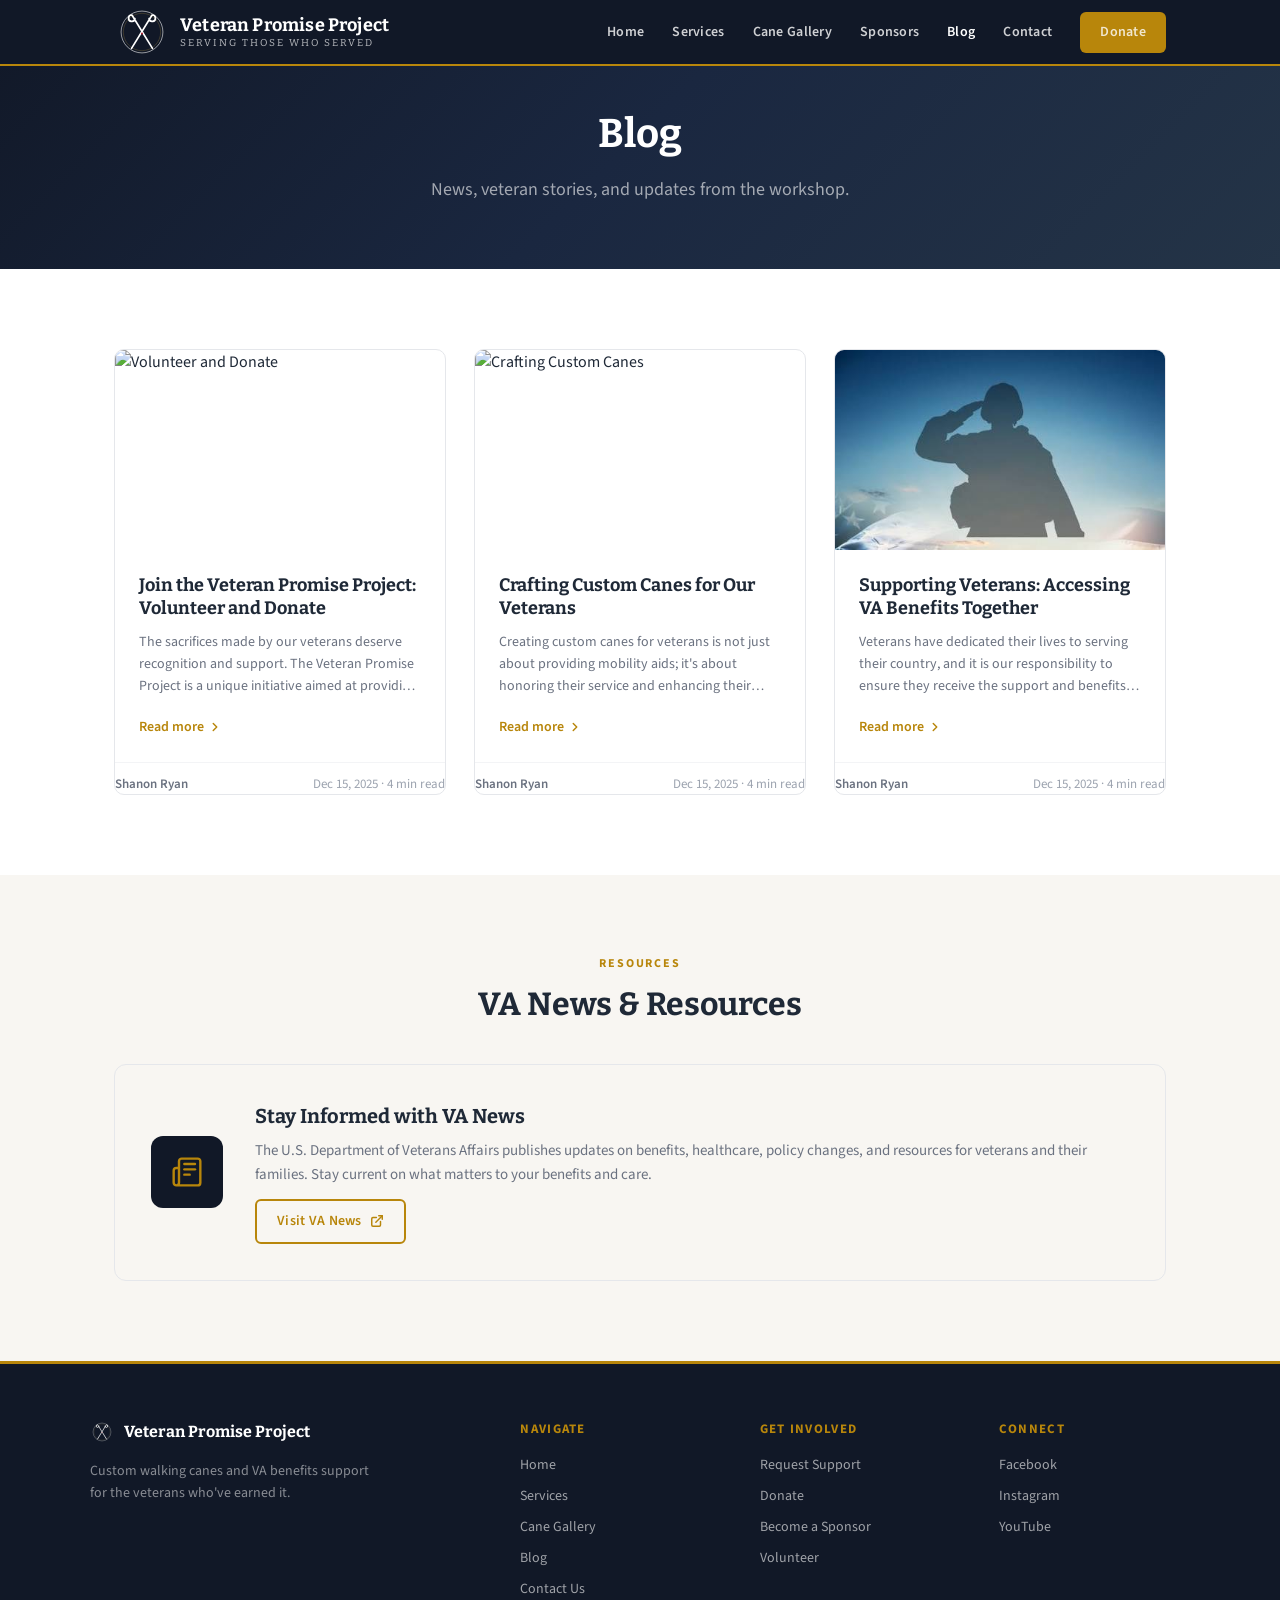
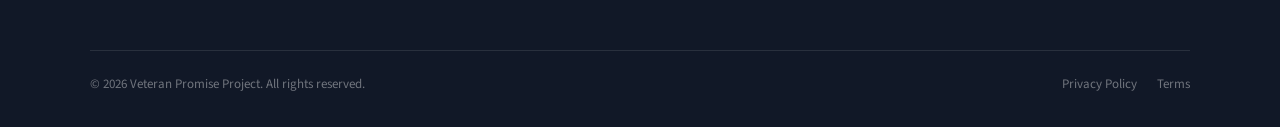
==== commit cb5a4f22: "Add files via upload" ====
--- a/blog.html
+++ b/blog.html
@@ -71,7 +71,7 @@
       <div class="blog-grid">
 
         <a href="post-volunteer-donate.html" class="blog-card" style="text-decoration:none;">
-          <img class="blog-card-img" src="https://static.wixstatic.com/media/256398_869d34a3af9e4652b7cb19cab61d92d4~mv2.png/v1/fill/w_454,h_341,fp_0.50_0.50,q_95,enc_avif,quality_auto/256398_869d34a3af9e4652b7cb19cab61d92d4~mv2.webp" alt="Volunteer and Donate" loading="lazy">
+          <img class="blog-card-img" src="images/volunteer-donate.png" alt="Volunteer and Donate" loading="lazy">
           <div class="blog-card-body">
             <h3>Join the Veteran Promise Project: Volunteer and Donate</h3>
             <p>The sacrifices made by our veterans deserve recognition and support. The Veteran Promise Project is a unique initiative aimed at providing assistance to those who have served our country. By volunteering or donating, you can make a meaningful impact in the lives of veterans and their families.</p>
@@ -81,7 +81,7 @@
         </a>
 
         <a href="post-crafting-canes.html" class="blog-card" style="text-decoration:none;">
-          <img class="blog-card-img" src="https://static.wixstatic.com/media/256398_56042a5de2cd4019a6782ce08e8adb29~mv2.png/v1/fill/w_454,h_341,fp_0.50_0.50,q_95,enc_avif,quality_auto/256398_56042a5de2cd4019a6782ce08e8adb29~mv2.webp" alt="Crafting Custom Canes" loading="lazy">
+          <img class="blog-card-img" src="images/cane-15.png" alt="Crafting Custom Canes" loading="lazy">
           <div class="blog-card-body">
             <h3>Crafting Custom Canes for Our Veterans</h3>
             <p>Creating custom canes for veterans is not just about providing mobility aids; it's about honoring their service and enhancing their quality of life. The canes we craft and donate are all designed to honor their service as a way of saying "thank you" in a more tangible way.</p>
--- a/styles.css
+++ b/styles.css
@@ -68,18 +68,11 @@
     }
 
     /* ---- MOCKUP BANNER ---- */
-    .mockup-banner {
-      position: fixed; top: 0; left: 0; right: 0; z-index: 200;
-      background: #FEF3C7; border-bottom: 1px solid #F59E0B;
-      padding: 8px 24px; display: flex; align-items: center;
-      justify-content: center; gap: 8px;
-      font-size: 13px; font-weight: 600; color: #92400E;
-      font-family: 'Source Sans 3', sans-serif;
-    }
+
 
     /* ---- NAV ---- */
     .navbar {
-      position: fixed; top: 36px; left: 0; right: 0; z-index: 100;
+      position: fixed; top: 0; left: 0; right: 0; z-index: 100;
       background: var(--navy); border-bottom: 2px solid var(--brass);
     }
     .navbar-inner {
@@ -123,7 +116,7 @@
     /* ---- HERO ---- */
     .hero {
       background: linear-gradient(135deg, var(--navy) 0%, #1a2740 50%, #243447 100%);
-      padding: 176px 24px 100px; position: relative; overflow: hidden;
+      padding: 140px 24px 100px; position: relative; overflow: hidden;
     }
     .hero-texture {
       position: absolute; inset: 0; opacity: 0.04;
@@ -477,8 +470,6 @@
       .navbar-links { display: none !important; }
       .mobile-toggle { display: flex !important; }
       .hero h1 { font-size: 32px; }
-      .mockup-banner { font-size: 11px; padding: 6px 16px; }
-      .mockup-banner svg { display: none; }
       .hero { padding: 156px 24px 64px; }
       .hero p { font-size: 17px; }
       .hero-buttons { flex-direction: column; }
@@ -508,7 +499,7 @@
     /* ---- PAGE HERO ---- */
     .page-hero {
       background: linear-gradient(135deg, #111827 0%, #1a2740 50%, #243447 100%);
-      padding: 140px 24px 64px; position: relative; text-align: center;
+      padding: 104px 24px 64px; position: relative; text-align: center;
     }
     .page-hero h1 {
       font-family: 'Bitter', serif; font-size: 40px; font-weight: 700;
@@ -583,7 +574,7 @@
 
     /* ---- RESPONSIVE ADDITIONS ---- */
     @media (max-width: 768px) {
-      .page-hero { padding: 120px 24px 48px; }
+      .page-hero { padding: 84px 24px 48px; }
       .page-hero h1 { font-size: 28px; }
       .gallery-grid--full { grid-template-columns: 1fr 1fr; }
       .contact-grid { grid-template-columns: 1fr; gap: 40px; }
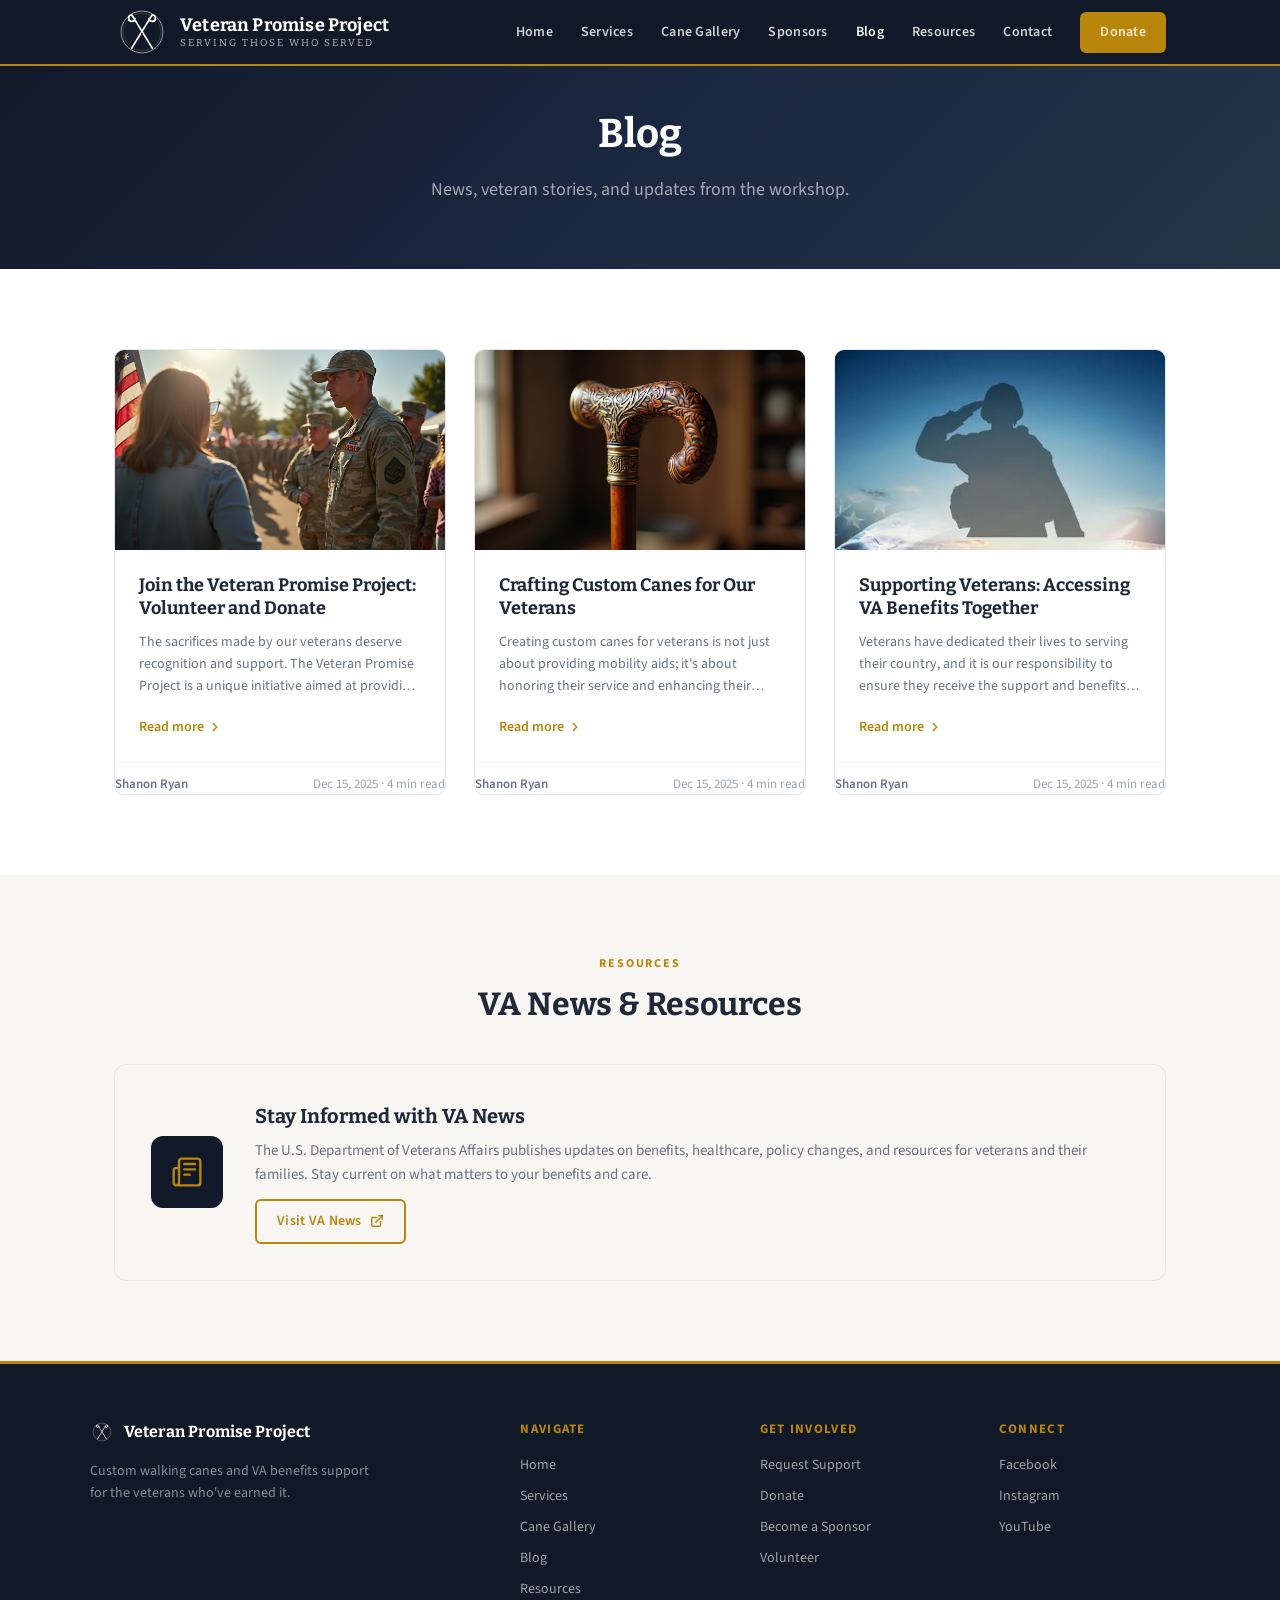
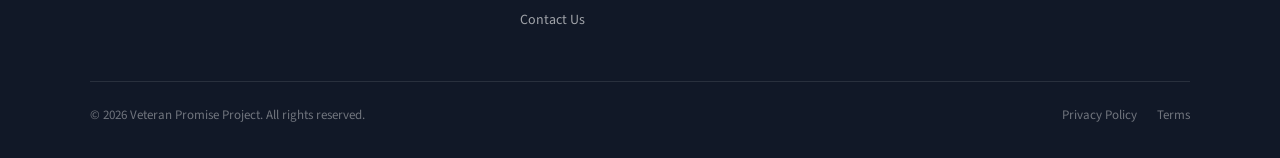
==== commit 49e7eb5d: "Add files via upload" ====
--- a/blog.html
+++ b/blog.html
@@ -57,10 +57,10 @@
 
   <nav class="navbar"><div class="navbar-inner">
     <a href="index.html" class="navbar-brand"><svg width="56" height="56" viewBox="0 0 300 300" xmlns="http://www.w3.org/2000/svg"><g transform="translate(150,150)"><circle r="112" fill="none" stroke="#FFFFFF" stroke-width="3"/><circle r="100" fill="none" stroke="#C9A84C" stroke-width="1.25"/><path d="M -38,-72 A 17,17 0 1 1 -54,-91 L 56,88" fill="none" stroke="#FFFFFF" stroke-width="9" stroke-linecap="round" stroke-linejoin="round"/><path d="M 38,-72 A 17,17 0 1 0 54,-91 L -56,88" fill="none" stroke="#FFFFFF" stroke-width="9" stroke-linecap="round" stroke-linejoin="round"/><circle cx="0" cy="8" r="5.5" fill="#B22234"/></g></svg><span style="display:flex;flex-direction:column;line-height:1.2;"><strong>Veteran Promise Project</strong><small style="font-size:10px;letter-spacing:2px;opacity:0.7;font-weight:400;">SERVING THOSE WHO SERVED</small></span></a>
-    <div class="navbar-links"><a href="index.html">Home</a><a href="services.html">Services</a><a href="cane-gallery.html">Cane Gallery</a><a href="sponsors.html">Sponsors</a><a href="blog.html" class="nav-active">Blog</a><a href="contact.html">Contact</a><a href="https://www.gofundme.com/f/help-shanon-ryan-craft-quality-canes-for-veterans" target="_blank" class="btn btn-primary btn-sm">Donate</a></div>
+    <div class="navbar-links"><a href="index.html">Home</a><a href="services.html">Services</a><a href="cane-gallery.html">Cane Gallery</a><a href="sponsors.html">Sponsors</a><a href="blog.html" class="nav-active">Blog</a><a href="resources.html">Resources</a><a href="contact.html">Contact</a><a href="https://www.gofundme.com/f/help-shanon-ryan-craft-quality-canes-for-veterans" target="_blank" class="btn btn-primary btn-sm">Donate</a></div>
     <button class="mobile-toggle" onclick="toggleMenu()" aria-label="Menu"><svg id="menu-icon" width="24" height="24" viewBox="0 0 24 24" fill="none" stroke="#fff" stroke-width="2" stroke-linecap="round"><line x1="3" y1="6" x2="21" y2="6"/><line x1="3" y1="12" x2="21" y2="12"/><line x1="3" y1="18" x2="21" y2="18"/></svg><svg id="close-icon" width="24" height="24" viewBox="0 0 24 24" fill="none" stroke="#fff" stroke-width="2" stroke-linecap="round" style="display:none;"><line x1="18" y1="6" x2="6" y2="18"/><line x1="6" y1="6" x2="18" y2="18"/></svg></button>
   </div>
-  <div class="mobile-menu" id="mobile-menu"><a href="index.html">Home</a><a href="services.html">Services</a><a href="cane-gallery.html">Cane Gallery</a><a href="sponsors.html">Sponsors</a><a href="blog.html">Blog</a><a href="contact.html">Contact</a><a href="https://www.gofundme.com/f/help-shanon-ryan-craft-quality-canes-for-veterans" target="_blank" class="btn btn-primary" style="justify-content:center;margin-top:8px;">Donate</a></div></nav>
+  <div class="mobile-menu" id="mobile-menu"><a href="index.html">Home</a><a href="services.html">Services</a><a href="cane-gallery.html">Cane Gallery</a><a href="sponsors.html">Sponsors</a><a href="blog.html">Blog</a><a href="resources.html">Resources</a><a href="contact.html">Contact</a><a href="https://www.gofundme.com/f/help-shanon-ryan-craft-quality-canes-for-veterans" target="_blank" class="btn btn-primary" style="justify-content:center;margin-top:8px;">Donate</a></div></nav>
 
   <section class="page-hero">
     <div class="container"><h1>Blog</h1><p class="page-hero-sub">News, veteran stories, and updates from the workshop.</p></div>
@@ -130,7 +130,7 @@
   <footer class="site-footer">
     <div class="footer-grid">
       <div><div class="footer-brand"><svg width="24" height="24" viewBox="0 0 300 300" xmlns="http://www.w3.org/2000/svg"><g transform="translate(150,150)"><circle r="112" fill="none" stroke="#FFFFFF" stroke-width="3"/><circle r="100" fill="none" stroke="#C9A84C" stroke-width="1.25"/><path d="M -38,-72 A 17,17 0 1 1 -54,-91 L 56,88" fill="none" stroke="#FFFFFF" stroke-width="9" stroke-linecap="round" stroke-linejoin="round"/><path d="M 38,-72 A 17,17 0 1 0 54,-91 L -56,88" fill="none" stroke="#FFFFFF" stroke-width="9" stroke-linecap="round" stroke-linejoin="round"/><circle cx="0" cy="8" r="5.5" fill="#B22234"/></g></svg><span>Veteran Promise Project</span></div><p class="footer-about">Custom walking canes and VA benefits support for the veterans who've earned it.</p></div>
-      <div class="footer-links"><div class="footer-heading">Navigate</div><a href="index.html">Home</a><a href="services.html">Services</a><a href="cane-gallery.html">Cane Gallery</a><a href="blog.html">Blog</a><a href="contact.html">Contact Us</a></div>
+      <div class="footer-links"><div class="footer-heading">Navigate</div><a href="index.html">Home</a><a href="services.html">Services</a><a href="cane-gallery.html">Cane Gallery</a><a href="blog.html">Blog</a><a href="resources.html">Resources</a><a href="contact.html">Contact Us</a></div>
       <div class="footer-links"><div class="footer-heading">Get Involved</div><a href="request.html">Request Support</a><a href="https://www.gofundme.com/f/help-shanon-ryan-craft-quality-canes-for-veterans" target="_blank">Donate</a><a href="contact.html">Become a Sponsor</a><a href="contact.html">Volunteer</a></div>
       <div class="footer-links"><div class="footer-heading">Connect</div><a href="#">Facebook</a><a href="#">Instagram</a><a href="#">YouTube</a></div>
     </div>
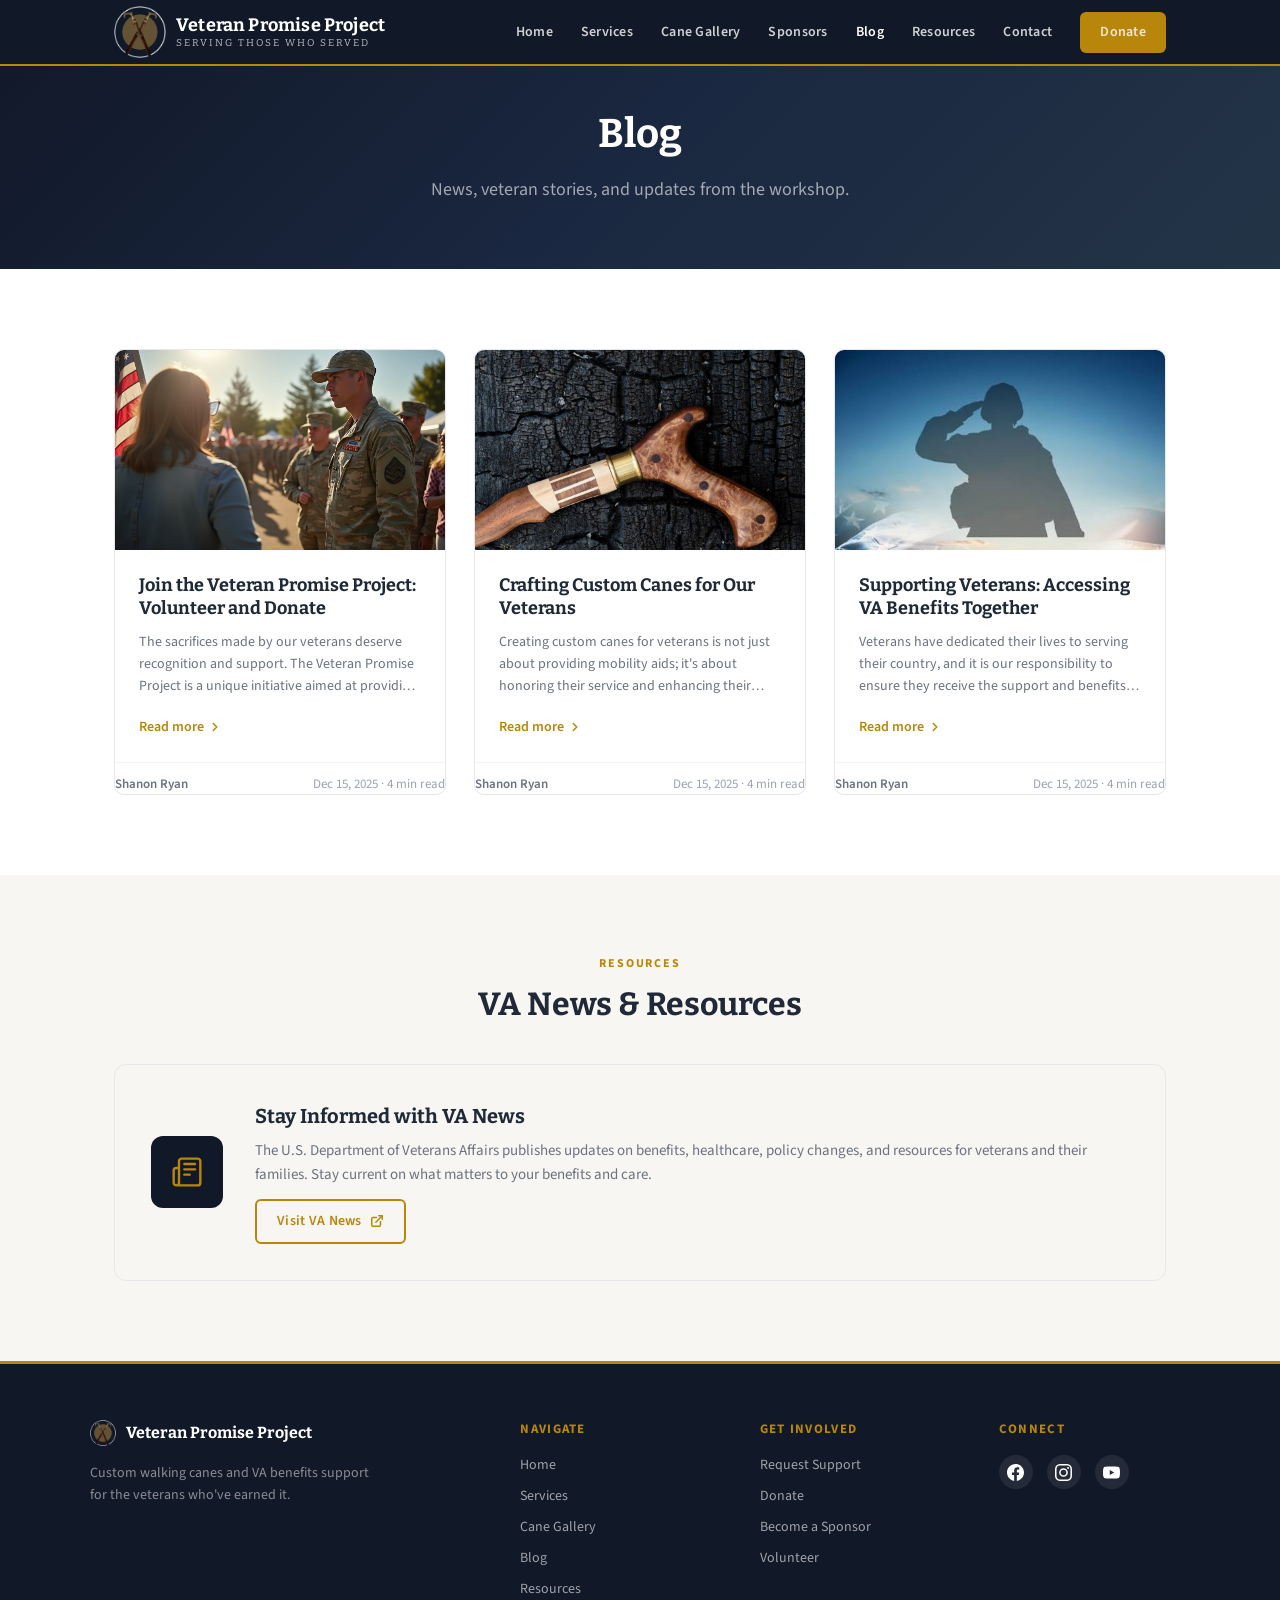
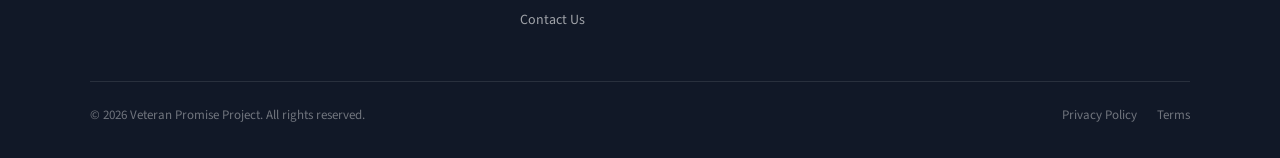
==== commit ae58a0a0: "Add files via upload Replace cane photos with originals; add canes.js, new logo, favicons" ====
--- a/blog.html
+++ b/blog.html
@@ -9,6 +9,24 @@
   <link rel="preconnect" href="https://fonts.gstatic.com" crossorigin>
   <link href="https://fonts.googleapis.com/css2?family=Bitter:wght@400;500;700&family=Source+Sans+3:wght@400;600;700&display=swap" rel="stylesheet">
   <link rel="stylesheet" href="styles.css">
+  <style>
+    .foot-social { display: flex; gap: 14px; margin-top: 4px; }
+    .foot-social a { width: 34px; height: 34px; border-radius: 50%;
+      display: flex; align-items: center; justify-content: center;
+      background: rgba(255,255,255,.08); transition: background .2s; }
+    .foot-social a:hover { background: var(--brass); }
+    .foot-social svg { width: 17px; height: 17px; fill: #fff; }
+  </style>
+  <link rel="canonical" href="https://veteranpromiseproject.com/blog.html">
+  <link rel="icon" href="favicon.ico" sizes="any">
+  <link rel="icon" type="image/png" sizes="32x32" href="favicon-32.png">
+  <link rel="apple-touch-icon" href="apple-touch-icon.png">
+  <meta property="og:title" content="Blog | Veteran Promise Project">
+  <meta property="og:description" content="Stories from the workshop and the VA benefits process.">
+  <meta property="og:image" content="https://veteranpromiseproject.com/images/canes/cane-09.jpg">
+  <meta property="og:url" content="https://veteranpromiseproject.com/blog.html">
+  <meta property="og:type" content="website">
+  <meta name="twitter:card" content="summary_large_image">
   <style>
     .blog-grid { display: grid; grid-template-columns: repeat(3, 1fr); gap: 28px; }
     .blog-card {
@@ -56,7 +74,7 @@
 <body>
 
   <nav class="navbar"><div class="navbar-inner">
-    <a href="index.html" class="navbar-brand"><svg width="56" height="56" viewBox="0 0 300 300" xmlns="http://www.w3.org/2000/svg"><g transform="translate(150,150)"><circle r="112" fill="none" stroke="#FFFFFF" stroke-width="3"/><circle r="100" fill="none" stroke="#C9A84C" stroke-width="1.25"/><path d="M -38,-72 A 17,17 0 1 1 -54,-91 L 56,88" fill="none" stroke="#FFFFFF" stroke-width="9" stroke-linecap="round" stroke-linejoin="round"/><path d="M 38,-72 A 17,17 0 1 0 54,-91 L -56,88" fill="none" stroke="#FFFFFF" stroke-width="9" stroke-linecap="round" stroke-linejoin="round"/><circle cx="0" cy="8" r="5.5" fill="#B22234"/></g></svg><span style="display:flex;flex-direction:column;line-height:1.2;"><strong>Veteran Promise Project</strong><small style="font-size:10px;letter-spacing:2px;opacity:0.7;font-weight:400;">SERVING THOSE WHO SERVED</small></span></a>
+    <a href="index.html" class="navbar-brand"><img src="images/logo.png" alt="Veteran Promise Project" width="52" height="52"><span style="display:flex;flex-direction:column;line-height:1.2;"><strong>Veteran Promise Project</strong><small style="font-size:10px;letter-spacing:2px;opacity:0.7;font-weight:400;">SERVING THOSE WHO SERVED</small></span></a>
     <div class="navbar-links"><a href="index.html">Home</a><a href="services.html">Services</a><a href="cane-gallery.html">Cane Gallery</a><a href="sponsors.html">Sponsors</a><a href="blog.html" class="nav-active">Blog</a><a href="resources.html">Resources</a><a href="contact.html">Contact</a><a href="https://www.gofundme.com/f/help-shanon-ryan-craft-quality-canes-for-veterans" target="_blank" class="btn btn-primary btn-sm">Donate</a></div>
     <button class="mobile-toggle" onclick="toggleMenu()" aria-label="Menu"><svg id="menu-icon" width="24" height="24" viewBox="0 0 24 24" fill="none" stroke="#fff" stroke-width="2" stroke-linecap="round"><line x1="3" y1="6" x2="21" y2="6"/><line x1="3" y1="12" x2="21" y2="12"/><line x1="3" y1="18" x2="21" y2="18"/></svg><svg id="close-icon" width="24" height="24" viewBox="0 0 24 24" fill="none" stroke="#fff" stroke-width="2" stroke-linecap="round" style="display:none;"><line x1="18" y1="6" x2="6" y2="18"/><line x1="6" y1="6" x2="18" y2="18"/></svg></button>
   </div>
@@ -81,7 +99,7 @@
         </a>
 
         <a href="post-crafting-canes.html" class="blog-card" style="text-decoration:none;">
-          <img class="blog-card-img" src="images/cane-15.png" alt="Crafting Custom Canes" loading="lazy">
+          <img class="blog-card-img" id="blogCane" src="" alt="" loading="lazy">
           <div class="blog-card-body">
             <h3>Crafting Custom Canes for Our Veterans</h3>
             <p>Creating custom canes for veterans is not just about providing mobility aids; it's about honoring their service and enhancing their quality of life. The canes we craft and donate are all designed to honor their service as a way of saying "thank you" in a more tangible way.</p>
@@ -129,13 +147,21 @@
 
   <footer class="site-footer">
     <div class="footer-grid">
-      <div><div class="footer-brand"><svg width="24" height="24" viewBox="0 0 300 300" xmlns="http://www.w3.org/2000/svg"><g transform="translate(150,150)"><circle r="112" fill="none" stroke="#FFFFFF" stroke-width="3"/><circle r="100" fill="none" stroke="#C9A84C" stroke-width="1.25"/><path d="M -38,-72 A 17,17 0 1 1 -54,-91 L 56,88" fill="none" stroke="#FFFFFF" stroke-width="9" stroke-linecap="round" stroke-linejoin="round"/><path d="M 38,-72 A 17,17 0 1 0 54,-91 L -56,88" fill="none" stroke="#FFFFFF" stroke-width="9" stroke-linecap="round" stroke-linejoin="round"/><circle cx="0" cy="8" r="5.5" fill="#B22234"/></g></svg><span>Veteran Promise Project</span></div><p class="footer-about">Custom walking canes and VA benefits support for the veterans who've earned it.</p></div>
+      <div><div class="footer-brand"><img src="images/logo.png" alt="" width="26" height="26"><span>Veteran Promise Project</span></div><p class="footer-about">Custom walking canes and VA benefits support for the veterans who've earned it.</p></div>
       <div class="footer-links"><div class="footer-heading">Navigate</div><a href="index.html">Home</a><a href="services.html">Services</a><a href="cane-gallery.html">Cane Gallery</a><a href="blog.html">Blog</a><a href="resources.html">Resources</a><a href="contact.html">Contact Us</a></div>
       <div class="footer-links"><div class="footer-heading">Get Involved</div><a href="request.html">Request Support</a><a href="https://www.gofundme.com/f/help-shanon-ryan-craft-quality-canes-for-veterans" target="_blank">Donate</a><a href="contact.html">Become a Sponsor</a><a href="contact.html">Volunteer</a></div>
-      <div class="footer-links"><div class="footer-heading">Connect</div><a href="#">Facebook</a><a href="#">Instagram</a><a href="#">YouTube</a></div>
+      <div class="footer-links"><div class="footer-heading">Connect</div><div class="foot-social" id="social"></div></div>
     </div>
-    <div class="footer-bottom"><div class="footer-copy">&copy; 2026 Veteran Promise Project. All rights reserved.</div><div class="footer-legal"><a href="#">Privacy Policy</a><a href="#">Terms</a></div></div>
+    <div class="footer-bottom"><div class="footer-copy">&copy; 2026 Veteran Promise Project. All rights reserved.</div><div class="footer-legal"><a href="privacy.html">Privacy Policy</a><a href="terms.html">Terms</a></div></div>
   </footer>
   <script>function toggleMenu(){const m=document.getElementById('mobile-menu'),a=document.getElementById('menu-icon'),b=document.getElementById('close-icon'),o=m.classList.toggle('open');a.style.display=o?'none':'block';b.style.display=o?'block':'none';}document.querySelectorAll('.mobile-menu a').forEach(l=>l.addEventListener('click',()=>{document.getElementById('mobile-menu').classList.remove('open');document.getElementById('menu-icon').style.display='block';document.getElementById('close-icon').style.display='none';}));</script>
+
+<script src="canes.js"></script>
+<script>
+  renderSocial();
+
+  const bc = document.getElementById('blogCane');
+  if (bc) { const c = caneByFile(CANE_SLOTS.blogCraftingCanes); bc.src = c.img; bc.alt = c.title; }
+</script>
 </body>
 </html>
--- a/styles.css
+++ b/styles.css
@@ -7,6 +7,8 @@
       --dark-text: #1F2937;
       --muted: #6B7280;
       --border: #E5E7EB;
+      --char: #16181B;        /* Ryan's charred photo board */
+      --char-lift: #1F2227;
     }
 
     *, *::before, *::after { box-sizing: border-box; margin: 0; padding: 0; }
@@ -226,22 +228,26 @@
       box-shadow: 0 2px 12px rgba(0,0,0,0.08); transition: transform 0.2s;
     }
     .cane-card:hover { transform: translateY(-4px); }
-    .cane-visual {
-      height: 280px; position: relative;
-      background: linear-gradient(135deg, #3D2B1F 0%, #5C3A21 40%, #7B4F2E 100%);
-      display: flex; align-items: center; justify-content: center;
-    }
-    .cane-visual-inner { text-align: center; color: rgba(255,255,255,0.5); }
-    .cane-visual-inner svg { opacity: 0.3; }
-    .cane-visual-inner span { display: block; font-size: 13px; margin-top: 8px; }
-    .cane-badge {
-      position: absolute; top: 12px; right: 12px;
-      background: var(--brass); color: #fff; padding: 4px 12px;
-      border-radius: 4px; font-size: 12px; font-weight: 700;
-    }
-    .cane-info { padding: 20px; }
-    .cane-info h4 { font-size: 16px; font-weight: 700; margin-bottom: 6px; }
-    .cane-info p { font-size: 14px; color: var(--muted); line-height: 1.5; }
+    /* ---- CANE FRAME (shared: index.html + cane-gallery.html) ----
+       Replaces the old `.cane-visual { height: 280px }`, which made a landscape
+       frame inside a ~340px card and cover-cropped every portrait cane photo
+       down to its middle. 3:4 is the native ratio of Ryan's shots.
+       --char is sampled from the charred board he photographs on, so photos set
+       to `contain` letterbox invisibly instead of being cropped. */
+    .cane-frame {
+      aspect-ratio: 3 / 4; background: var(--char);
+      position: relative; overflow: hidden;
+    }
+    .cane-frame img { width: 100%; height: 100%; display: block; }
+    .cane-frame img[data-fit="cover"]   { object-fit: cover; }
+    .cane-frame img[data-fit="contain"] { object-fit: contain; }
+
+    .cane-card {
+      background: var(--char); border: 1px solid rgba(255,255,255,0.06);
+    }
+    .cane-info { padding: 16px 18px 20px; background: var(--char-lift); }
+    .cane-info h4 { font-size: 16px; font-weight: 700; margin-bottom: 5px; color: #fff; }
+    .cane-info p { font-size: 13.5px; color: rgba(255,255,255,0.55); line-height: 1.55; }
 
     /* ---- TESTIMONIAL ---- */
     .testimonial-section { background: var(--navy); padding: 72px 24px; }
